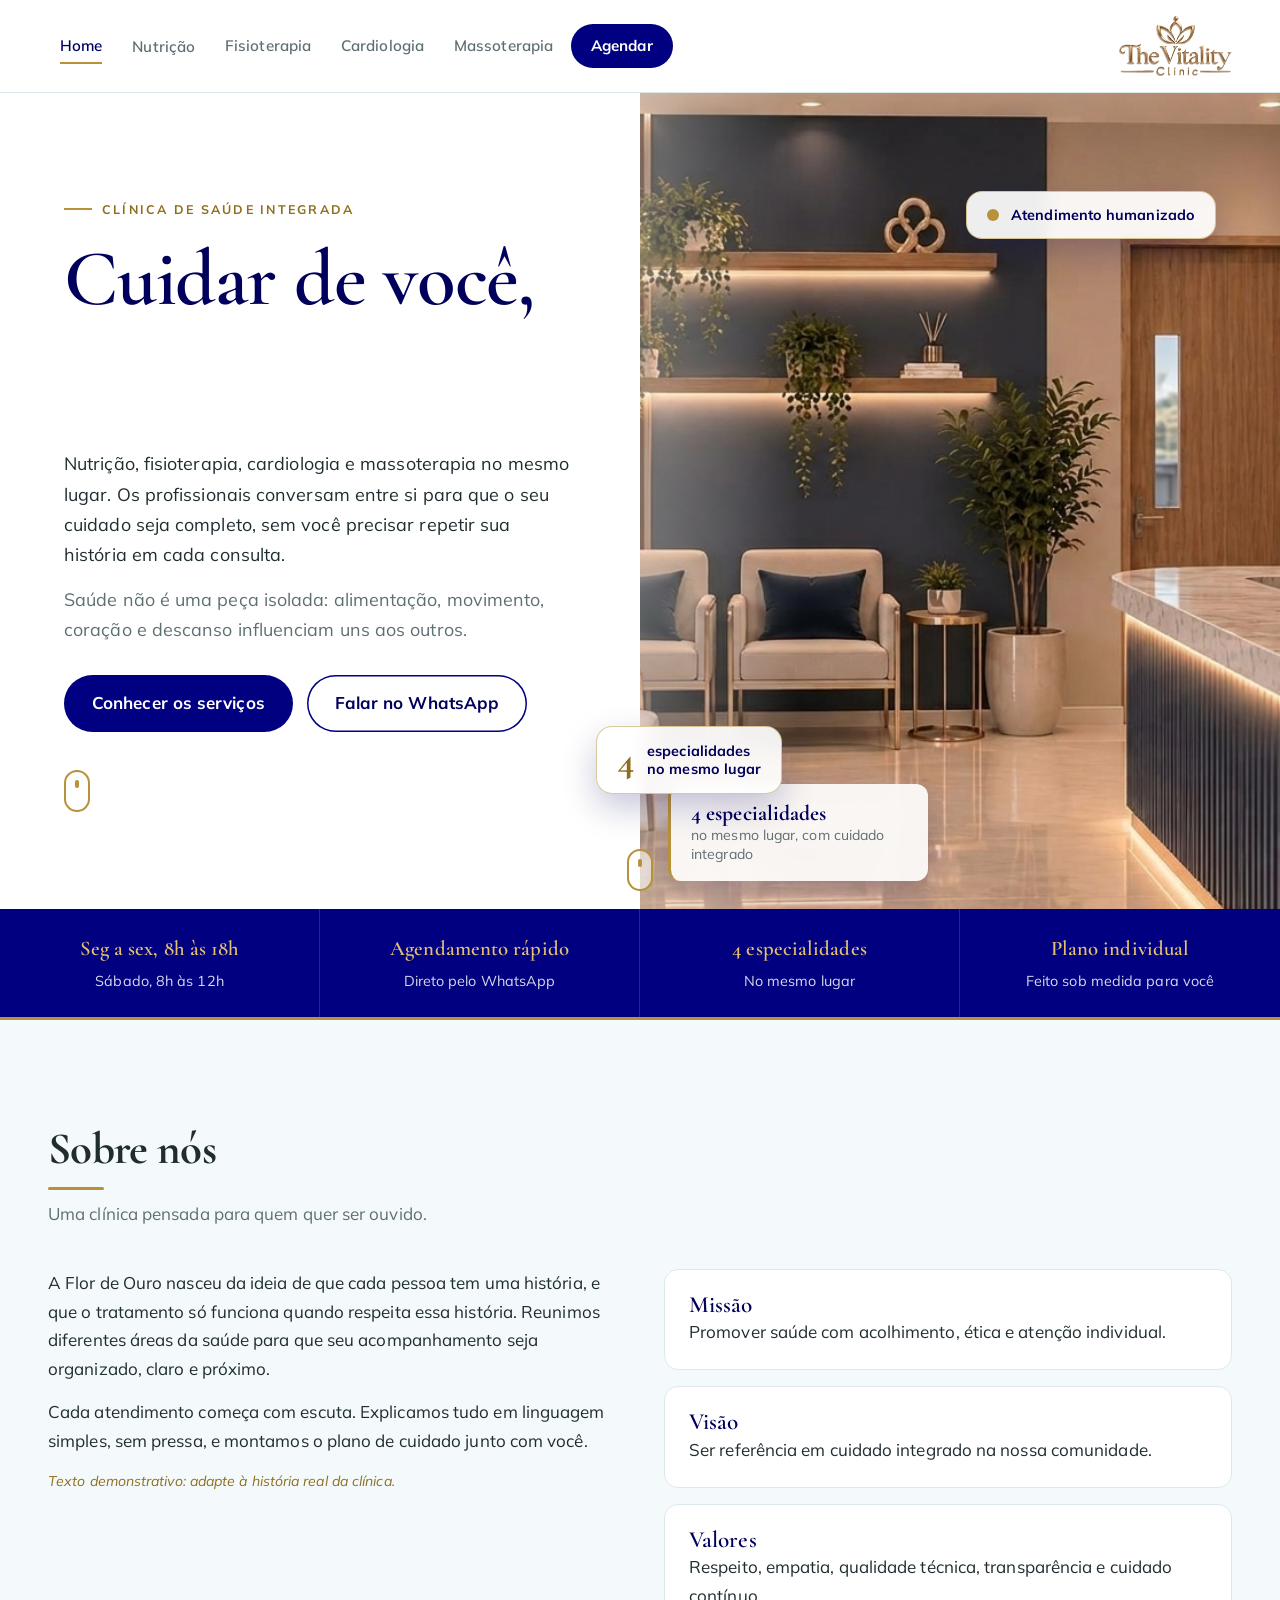
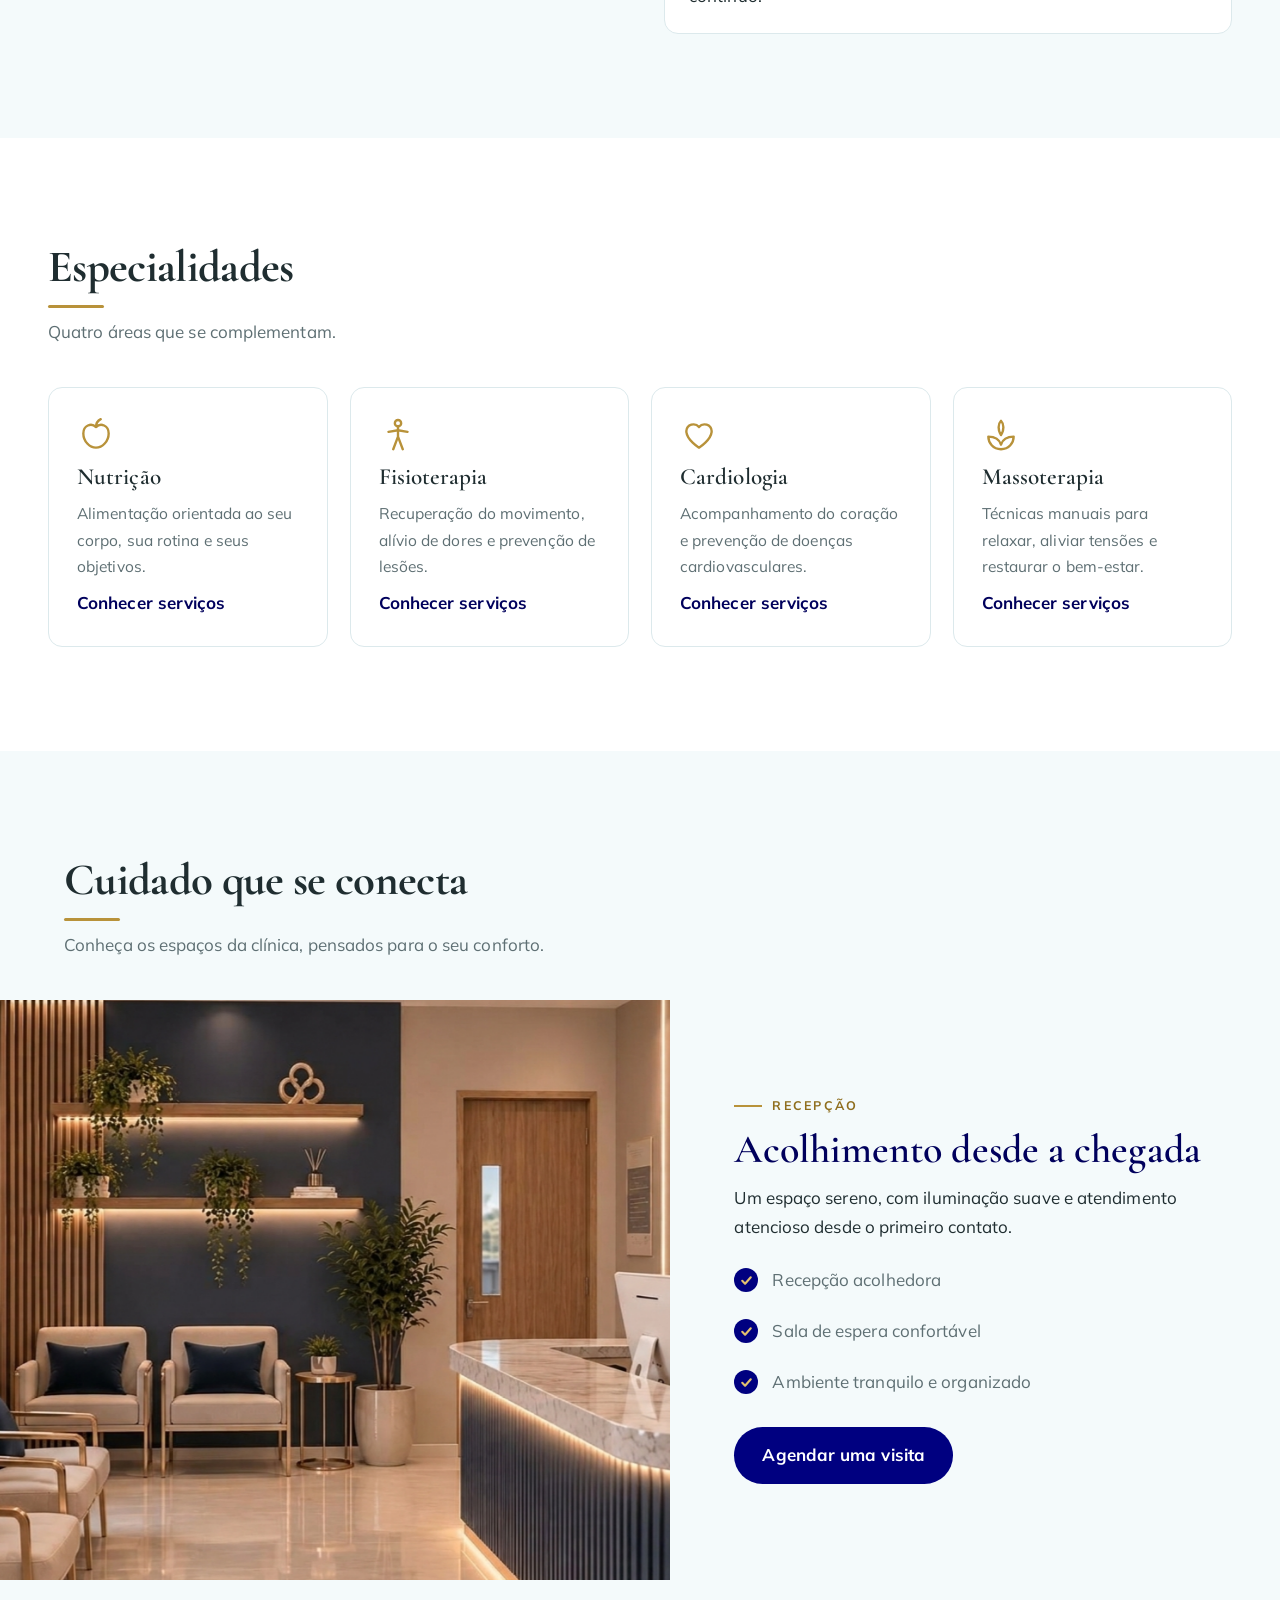
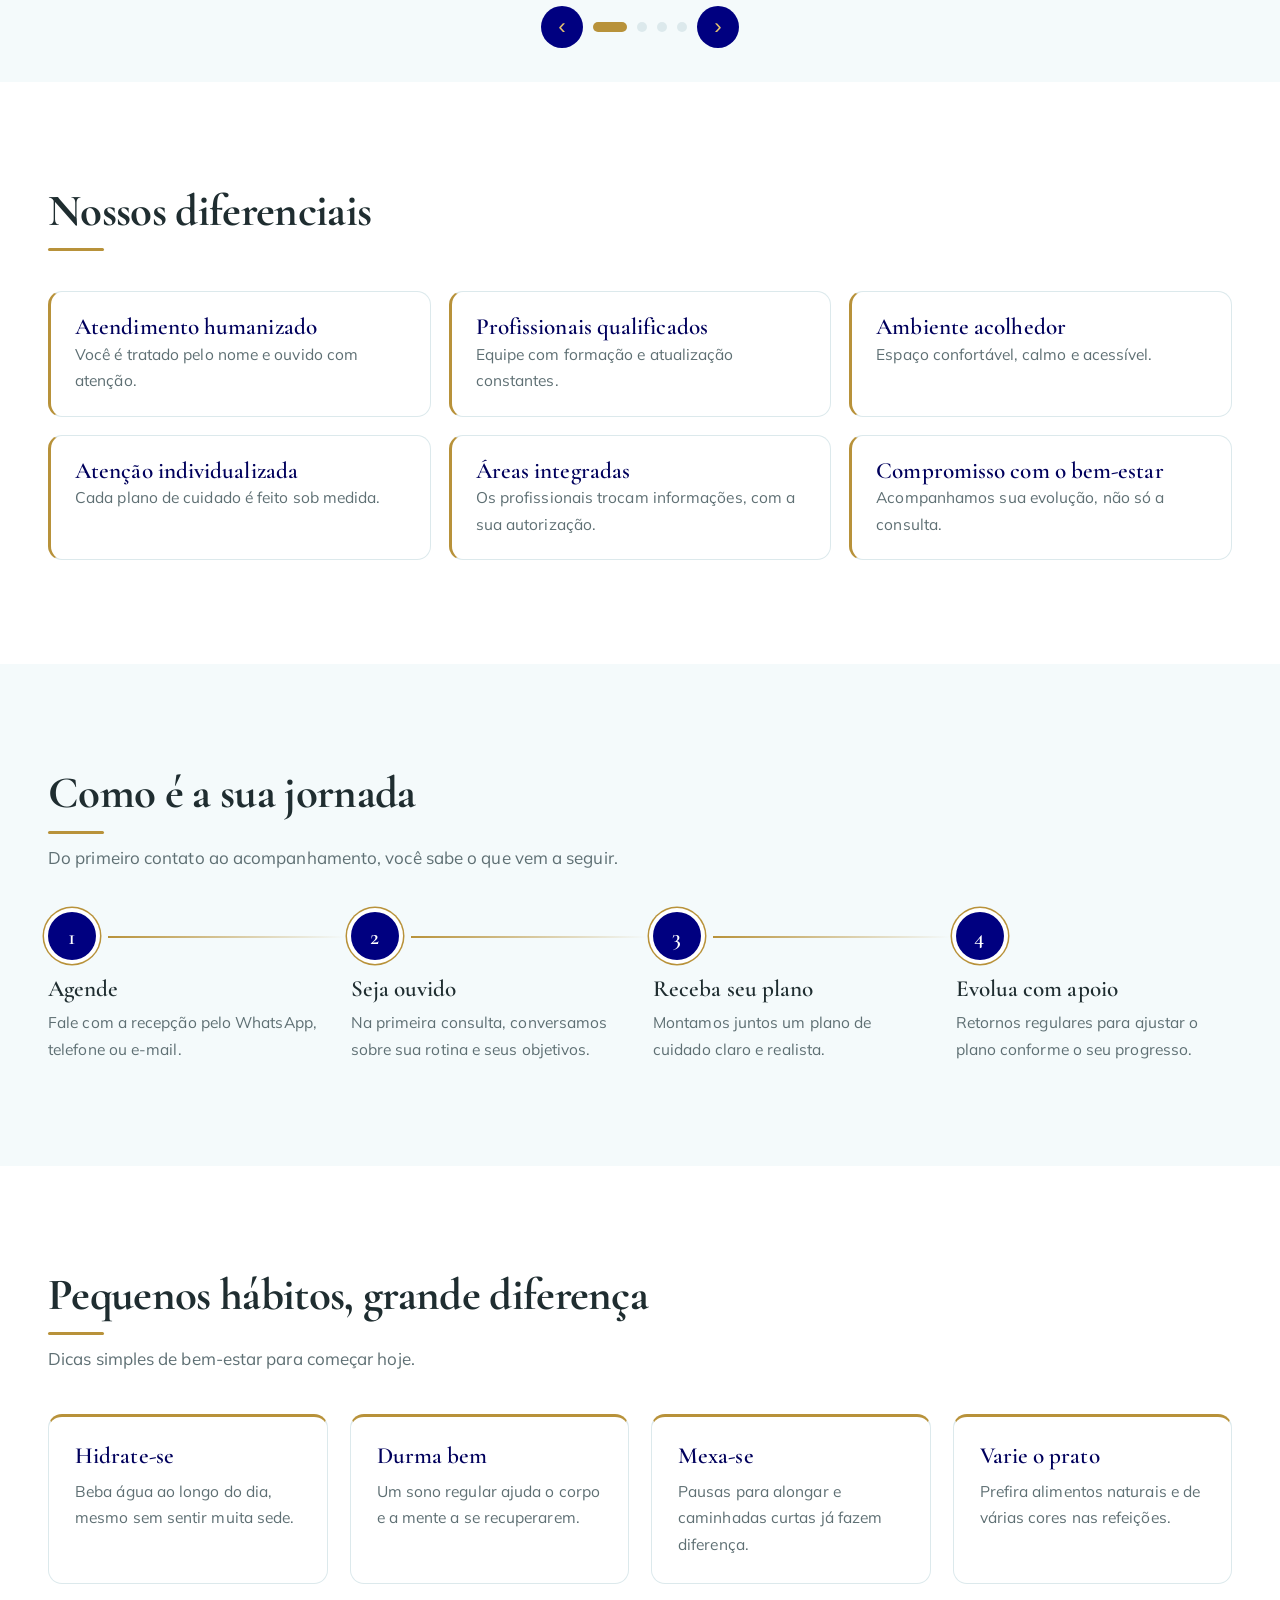
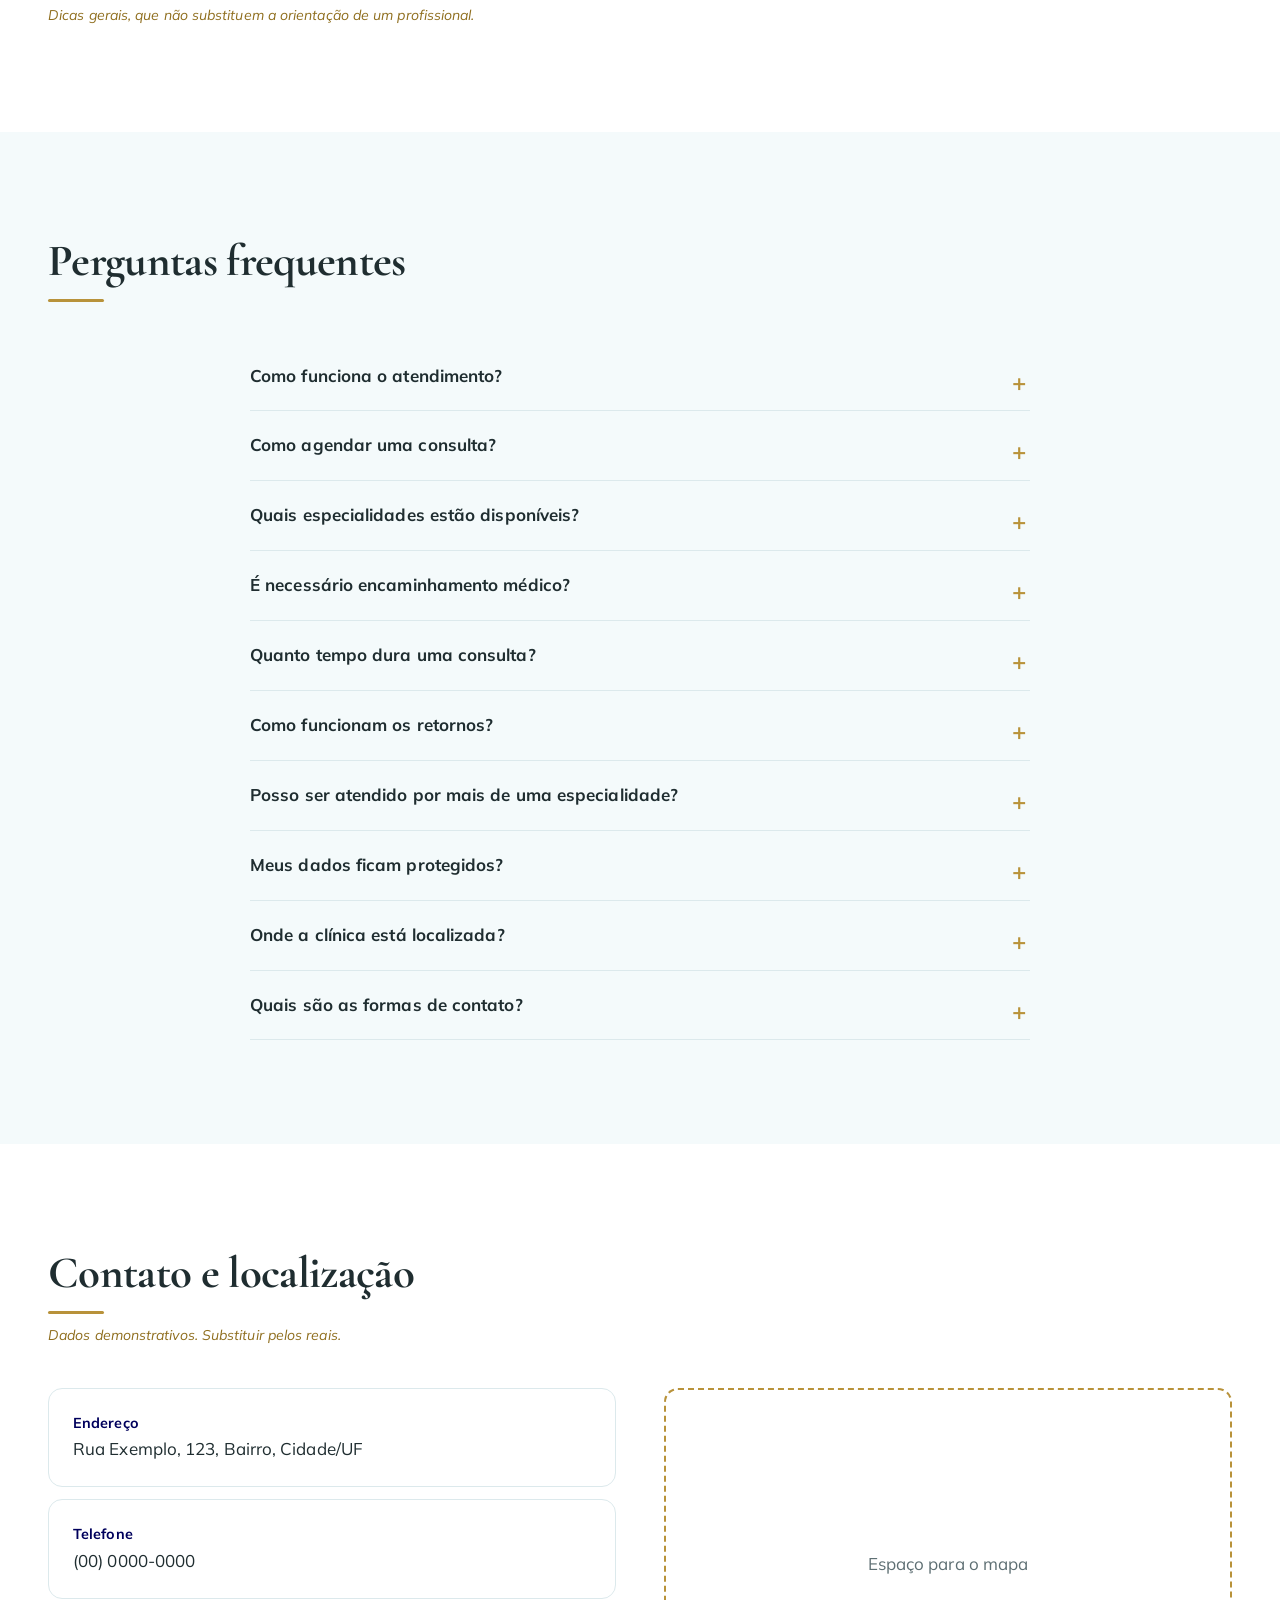
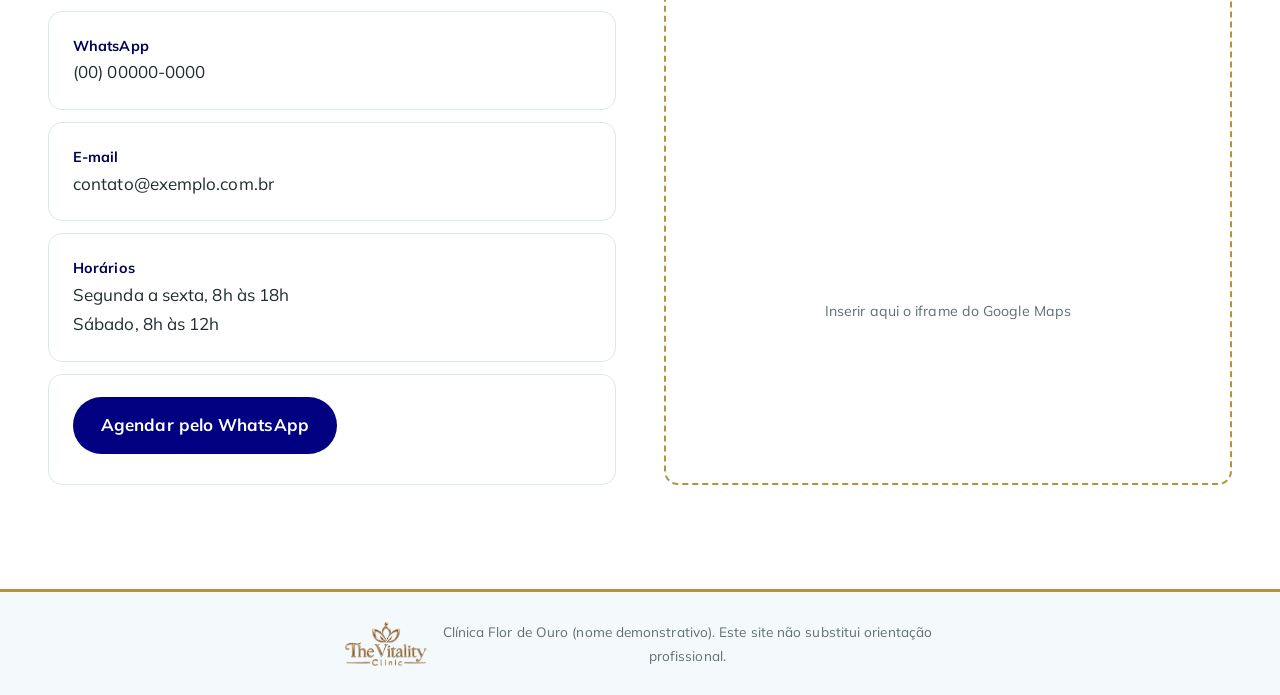
==== TCC 3A/index.html @ 6a50089c "Add files via upload" ====
<!DOCTYPE html>
<html lang="pt-BR">
<head>
<meta charset="UTF-8">
<meta name="viewport" content="width=device-width, initial-scale=1">
<title>Clínica Flor de Ouro | Cuidado integrado com a sua saúde</title>
<meta name="theme-color" content="#000080">
<meta name="description" content="Nutrição, fisioterapia, cardiologia e massoterapia em um só lugar, com atendimento acolhedor e individualizado.">
<link rel="preconnect" href="https://fonts.googleapis.com">
<link href="https://fonts.googleapis.com/css2?family=Cormorant+Garamond:ital,wght@0,500;0,600;0,700;1,500;1,600&family=Mulish:wght@400;600;700&display=swap" rel="stylesheet">
<link rel="stylesheet" href="style.css">
</head>
<body>
<div class="progresso" aria-hidden="true"></div>
<!-- DADOS DEMONSTRATIVOS: nome, textos, equipe, endereço e contatos devem ser substituídos pelos reais -->
<a class="skip" href="#conteudo">Ir para o conteúdo</a>
<header class="topo">
  <a class="marca" href="#home"><img src="assets/logo.png" alt="The Vitality Clinic"></a>
  <button class="burger" aria-label="Abrir menu" aria-expanded="false" aria-controls="menu"><span></span><span></span><span></span></button>
  <nav id="menu" aria-label="Principal">
    <a href="#home" data-nav="home">Home</a>
    <div class="sub">
      <a href="#nutricao" data-nav="nutricao">Nutrição</a>
      <div class="sub-lista">
        <a href="#nutricao-nutricionista">Nutricionista</a>
        <a href="#nutricao-tecnico">Técnico em Nutrição e Dietética</a>
        <a href="#nutricao-nutrologo">Nutrólogo</a>
      </div>
    </div>
    <a href="#fisioterapia" data-nav="fisioterapia">Fisioterapia</a>
    <a href="#cardiologia" data-nav="cardiologia">Cardiologia</a>
    <a href="#massoterapia" data-nav="massoterapia">Massoterapia</a>
    <a class="btn btn-sm" data-wa href="#">Agendar</a>
  </nav>
</header>

<main id="conteudo">
<div class="pagina" data-page="home">

<section class="hero" id="inicio">
  <div class="hero-txt">
    <p class="selo">Clínica de saúde integrada</p>
    <h1><span class="ln"><span>Cuidar de você,</span></span> <span class="ln"><span><em>por inteiro.</em></span></span></h1>
    <p>Nutrição, fisioterapia, cardiologia e massoterapia no mesmo lugar. Os profissionais conversam entre si para que o seu cuidado seja completo, sem você precisar repetir sua história em cada consulta.</p>
    <p class="nota">Saúde não é uma peça isolada: alimentação, movimento, coração e descanso influenciam uns aos outros.</p>
    <div class="acoes"><a class="btn" href="#especialidades" data-scroll>Conhecer os serviços</a><a class="btn btn-ghost" data-wa href="#">Falar no WhatsApp</a></div>
    <a class="rola" href="#sobre" aria-label="Rolar para baixo"><span></span></a>
  </div>
  <div class="hero-flor"><img class="on" src="assets/clinica.jpg" alt="Recepção e sala de espera da clínica"><div class="hero-card"><b>4 especialidades</b><span>no mesmo lugar, com cuidado integrado</span></div></div>
  <div class="chip c1" aria-hidden="true"><b>4</b><span>especialidades<br>no mesmo lugar</span></div>
  <div class="chip c2" aria-hidden="true"><i></i><span>Atendimento humanizado</span></div>
  <a class="cue" href="#sobre" aria-label="Rolar para ver mais"><span></span></a>
</section>

<section class="faixa"><div><b>Seg a sex, 8h às 18h</b><span>Sábado, 8h às 12h</span></div><div><b>Agendamento rápido</b><span>Direto pelo WhatsApp</span></div><div><b>4 especialidades</b><span>No mesmo lugar</span></div><div><b>Plano individual</b><span>Feito sob medida para você</span></div></section>
<section class="sec alt" id="sobre">
  <div class="cab"><h2>Sobre nós</h2><p>Uma clínica pensada para quem quer ser ouvido.</p></div>
  <div class="duas">
    <div>
      <p>A Flor de Ouro nasceu da ideia de que cada pessoa tem uma história, e que o tratamento só funciona quando respeita essa história. Reunimos diferentes áreas da saúde para que seu acompanhamento seja organizado, claro e próximo.</p>
      <p>Cada atendimento começa com escuta. Explicamos tudo em linguagem simples, sem pressa, e montamos o plano de cuidado junto com você.</p>
      <p class="demo">Texto demonstrativo: adapte à história real da clínica.</p>
    </div>
    <div class="mvv">
      <article><h3>Missão</h3><p>Promover saúde com acolhimento, ética e atenção individual.</p></article>
      <article><h3>Visão</h3><p>Ser referência em cuidado integrado na nossa comunidade.</p></article>
      <article><h3>Valores</h3><p>Respeito, empatia, qualidade técnica, transparência e cuidado contínuo.</p></article>
    </div>
  </div>
</section>

<section class="sec" id="especialidades">
  <div class="cab"><h2>Especialidades</h2><p>Quatro áreas que se complementam.</p></div>
  <div class="grade4">
    <a class="esp" href="#nutricao"><svg viewBox="0 0 24 24"><path d="M12 7c-3-3-8-1-8 4s4 9 8 9 8-4 8-9-5-7-8-4zM12 7c0-2 1-4 3-5"/></svg><h3>Nutrição</h3><p>Alimentação orientada ao seu corpo, sua rotina e seus objetivos.</p><span>Conhecer serviços</span></a>
    <a class="esp" href="#fisioterapia"><svg viewBox="0 0 24 24"><circle cx="12" cy="4.5" r="2"/><path d="M12 7v6l-3 8M12 13l3 8M6 10l6-1 6 1"/></svg><h3>Fisioterapia</h3><p>Recuperação do movimento, alívio de dores e prevenção de lesões.</p><span>Conhecer serviços</span></a>
    <a class="esp" href="#cardiologia"><svg viewBox="0 0 24 24"><path d="M12 20S4 15 4 9.5A4.5 4.5 0 0 1 12 7a4.5 4.5 0 0 1 8 2.5C20 15 12 20 12 20z"/></svg><h3>Cardiologia</h3><p>Acompanhamento do coração e prevenção de doenças cardiovasculares.</p><span>Conhecer serviços</span></a>
    <a class="esp" href="#massoterapia"><svg viewBox="0 0 24 24"><path d="M12 21c-5 0-8-4-8-8 4 0 7 2 8 5 1-3 4-5 8-5 0 4-3 8-8 8zM12 3c2 2 2 6 0 9-2-3-2-7 0-9z"/></svg><h3>Massoterapia</h3><p>Técnicas manuais para relaxar, aliviar tensões e restaurar o bem-estar.</p><span>Conhecer serviços</span></a>
  </div>
</section>

<section class="sec alt" id="integrado"><div class="cab"><h2>Cuidado que se conecta</h2><p>Conheça os espaços da clínica, pensados para o seu conforto.</p></div><div class="car"><div class="slide on"><div class="foto-int"><img src="assets/clinica.jpg" alt="Recepção" onerror="this.closest('.slide').remove()"></div><div class="slide-txt"><p class="selo">Recepção</p><h3>Acolhimento desde a chegada</h3><p>Um espaço sereno, com iluminação suave e atendimento atencioso desde o primeiro contato.</p><ul class="check"><li>Recepção acolhedora</li><li>Sala de espera confortável</li><li>Ambiente tranquilo e organizado</li></ul><a class="btn" data-wa href="#">Agendar uma visita</a></div></div><div class="slide"><div class="foto-int"><img src="assets/clinica2.jpg" alt="Corredores" onerror="this.closest('.slide').remove()"></div><div class="slide-txt"><p class="selo">Corredores</p><h3>Circulação ampla e bem iluminada</h3><p>Corredores pensados para você se locomover com tranquilidade até a sala do seu atendimento.</p><ul class="check"><li>Espaço amplo para circulação</li><li>Iluminação suave</li><li>Sinalização clara</li></ul><a class="btn" data-wa href="#">Agendar uma visita</a></div></div><div class="slide"><div class="foto-int"><img src="assets/clinica3.jpg" alt="Salas de atendimento" onerror="this.closest('.slide').remove()"></div><div class="slide-txt"><p class="selo">Salas de atendimento</p><h3>Salas pensadas para o seu conforto</h3><p>Ambientes reservados, limpos e aconchegantes, para você ser atendido com privacidade.</p><ul class="check"><li>Privacidade durante o atendimento</li><li>Mobiliário confortável</li><li>Organização e limpeza</li></ul><a class="btn" data-wa href="#">Agendar uma visita</a></div></div><div class="slide"><div class="foto-int"><img src="assets/clinica4.jpg" alt="Espaços de convivência" onerror="this.closest('.slide').remove()"></div><div class="slide-txt"><p class="selo">Espaços de convivência</p><h3>Pausas com calma antes e depois</h3><p>Cantos agradáveis para esperar com conforto, em um ambiente que ajuda a desacelerar.</p><ul class="check"><li>Poltronas confortáveis</li><li>Decoração acolhedora</li><li>Plantas e luz natural</li></ul><a class="btn" data-wa href="#">Agendar uma visita</a></div></div><div class="slide"><div class="foto-int"><img src="assets/clinica5.jpg" alt="Estrutura" onerror="this.closest('.slide').remove()"></div><div class="slide-txt"><p class="selo">Estrutura</p><h3>Cuidado em cada detalhe</h3><p>Da limpeza aos banheiros, cada espaço é mantido com atenção para o seu bem-estar.</p><ul class="check"><li>Banheiros limpos e organizados</li><li>Espaços bem cuidados</li><li>Estrutura pensada para você</li></ul><a class="btn" data-wa href="#">Agendar uma visita</a></div></div></div></section>

<section class="sec" id="diferenciais">
  <div class="cab"><h2>Nossos diferenciais</h2></div>
  <ul class="difs">
    <li><h3>Atendimento humanizado</h3><p>Você é tratado pelo nome e ouvido com atenção.</p></li>
    <li><h3>Profissionais qualificados</h3><p>Equipe com formação e atualização constantes.</p></li>
    <li><h3>Ambiente acolhedor</h3><p>Espaço confortável, calmo e acessível.</p></li>
    <li><h3>Atenção individualizada</h3><p>Cada plano de cuidado é feito sob medida.</p></li>
    <li><h3>Áreas integradas</h3><p>Os profissionais trocam informações, com a sua autorização.</p></li>
    <li><h3>Compromisso com o bem-estar</h3><p>Acompanhamos sua evolução, não só a consulta.</p></li>
  </ul>
</section>

<section class="sec alt" id="jornada"><div class="cab"><h2>Como é a sua jornada</h2><p>Do primeiro contato ao acompanhamento, você sabe o que vem a seguir.</p></div>
<ol class="passos"><li><h3>Agende</h3><p>Fale com a recepção pelo WhatsApp, telefone ou e-mail.</p></li><li><h3>Seja ouvido</h3><p>Na primeira consulta, conversamos sobre sua rotina e seus objetivos.</p></li><li><h3>Receba seu plano</h3><p>Montamos juntos um plano de cuidado claro e realista.</p></li><li><h3>Evolua com apoio</h3><p>Retornos regulares para ajustar o plano conforme o seu progresso.</p></li></ol></section>

<section class="sec" id="dicas"><div class="cab"><h2>Pequenos hábitos, grande diferença</h2><p>Dicas simples de bem-estar para começar hoje.</p></div>
<div class="grade4"><article class="serv"><h3>Hidrate-se</h3><p>Beba água ao longo do dia, mesmo sem sentir muita sede.</p></article><article class="serv"><h3>Durma bem</h3><p>Um sono regular ajuda o corpo e a mente a se recuperarem.</p></article><article class="serv"><h3>Mexa-se</h3><p>Pausas para alongar e caminhadas curtas já fazem diferença.</p></article><article class="serv"><h3>Varie o prato</h3><p>Prefira alimentos naturais e de várias cores nas refeições.</p></article></div>
<p class="demo" style="margin-top:20px">Dicas gerais, que não substituem a orientação de um profissional.</p></section>

<section class="sec alt" id="faq">
  <div class="cab"><h2>Perguntas frequentes</h2></div>
  <div class="faq"><details><summary>Como funciona o atendimento?</summary><p>Você escolhe a especialidade, agenda o horário e é recebido por um profissional que faz uma conversa inicial e propõe um plano de cuidado.</p></details><details><summary>Como agendar uma consulta?</summary><p>Pelo botão do WhatsApp, por telefone ou por e-mail. Nossa recepção indica o melhor horário para você.</p></details><details><summary>Quais especialidades estão disponíveis?</summary><p>Nutrição (nutricionista, técnico em nutrição e dietética e nutrólogo), fisioterapia, cardiologia e massoterapia.</p></details><details><summary>É necessário encaminhamento médico?</summary><p>Não. Você pode agendar diretamente com qualquer especialidade. Se já tiver exames, laudos ou pedidos médicos, leve na primeira consulta: eles ajudam o profissional a planejar o seu cuidado.</p></details><details><summary>Quanto tempo dura uma consulta?</summary><p>Em geral, de 40 a 60 minutos na primeira consulta, que inclui uma conversa inicial. O tempo exato é informado no agendamento.</p></details><details><summary>Como funcionam os retornos?</summary><p>O profissional define com você a frequência dos retornos conforme a sua evolução. No início costumam ser mais próximos e vão se espaçando com o tempo.</p></details><details><summary>Posso ser atendido por mais de uma especialidade?</summary><p>Sim. Com a sua autorização, os profissionais trocam informações para que o cuidado seja alinhado, sem você precisar repetir a sua história.</p></details><details><summary>Meus dados ficam protegidos?</summary><p>Sim. Suas informações e seu prontuário são tratados com sigilo e só são compartilhados entre os profissionais com a sua autorização.</p></details><details><summary>Onde a clínica está localizada?</summary><p>O endereço, os horários e o mapa estão na seção Contato, no fim desta página.</p></details><details><summary>Quais são as formas de contato?</summary><p>WhatsApp, telefone e e-mail, todos listados na seção Contato.</p></details></div>
</section>

<section class="sec" id="contato">
  <div class="cab"><h2>Contato e localização</h2><p class="demo">Dados demonstrativos. Substituir pelos reais.</p></div>
  <div class="duas">
    <ul class="info">
      <li><b>Endereço</b>Rua Exemplo, 123, Bairro, Cidade/UF</li>
      <li><b>Telefone</b>(00) 0000-0000</li>
      <li><b>WhatsApp</b>(00) 00000-0000</li>
      <li><b>E-mail</b>contato@exemplo.com.br</li>
      <li><b>Horários</b>Segunda a sexta, 8h às 18h<br>Sábado, 8h às 12h</li>
      <li><a class="btn" data-wa href="#">Agendar pelo WhatsApp</a></li>
    </ul>
    <div class="mapa">Espaço para o mapa<br><small>Inserir aqui o iframe do Google Maps</small></div>
  </div>
</section>
</div>

<div class="pagina" data-page="nutricao">
<section class="phero"><div class="phero-in"><p class="selo">Nutrição</p><h1>Alimentação que <em>cabe na sua vida.</em></h1><p>Três profissionais que atuam juntos, do plano alimentar do dia a dia ao acompanhamento clínico.</p><div class="acoes"><a class="btn" data-wa href="#">Agendar consulta</a><a class="btn btn-ghost" href="#home">Voltar à Home</a></div></div><div class="phero-ico"><svg viewBox="0 0 24 24"><path d="M12 7c-3-3-8-1-8 4s4 9 8 9 8-4 8-9-5-7-8-4zM12 7c0-2 1-4 3-5"/></svg><img src="assets/nutricao.jpg" alt="Nutrição" loading="lazy" onload="this.classList.add('ok')" onerror="this.remove()"></div></section>
<section class="sec escolha"><div class="cab"><h2>Por onde começar?</h2><p>Escolha pelo que você precisa agora. A recepção também ajuda a decidir.</p></div><div class="grade3"><a href="#nutricao-nutricionista"><b>Quero um plano alimentar</b><span>Nutricionista →</span></a><a href="#nutricao-tecnico"><b>Preciso de apoio no dia a dia</b><span>Técnico em Nutrição e Dietética →</span></a><a href="#nutricao-nutrologo"><b>Tenho exames ou dúvidas clínicas</b><span>Nutrólogo →</span></a></div></section>
<section class="sec bloco" id="nutricao-nutricionista"><div class="bloco-in"><div class="bloco-tag"><span class="num">01</span><div class="ico"><svg viewBox="0 0 24 24"><path d="M12 7c-3-3-8-1-8 4s4 9 8 9 8-4 8-9-5-7-8-4zM12 7c0-2 1-4 3-5"/></svg></div></div><div class="bloco-txt"><p class="selo">Nutricionista</p><h2>Seu plano alimentar, do seu jeito</h2><p class="lead">Cria o seu plano com base na rotina, nos gostos e nos objetivos, sem dietas genéricas.</p><div class="cols"><div><h3>O que fazemos</h3><ul class="lista"><li>Reeducação alimentar e emagrecimento</li><li>Ganho de massa e nutrição esportiva</li><li>Acompanhamento em diabetes, colesterol e pressão alta</li><li>Cardápios e lista de compras</li></ul></div><div><h3>Ideal para</h3><ul class="lista"><li>Quem quer mudar hábitos sem dietas radicais</li><li>Quem treina e busca mais desempenho</li><li>Quem precisa de orientação para uma condição de saúde</li></ul></div></div><a class="btn" data-wa href="#">Agendar com nutricionista</a></div></div></section><section class="sec bloco alt" id="nutricao-tecnico"><div class="bloco-in"><div class="bloco-tag"><span class="num">02</span><div class="ico"><svg viewBox="0 0 24 24"><path d="M9 4h6v3H9zM6 6h12v15H6zM9 12h6M9 16h4"/></svg></div></div><div class="bloco-txt"><p class="selo">Técnico em Nutrição e Dietética</p><h2>Apoio para o plano sair do papel</h2><p class="lead">Ajuda a executar o plano no dia a dia, com orientações práticas e acompanhamento próximo.</p><div class="cols"><div><h3>O que fazemos</h3><ul class="lista"><li>Apoio na execução do plano alimentar</li><li>Cardápios práticos e substituições</li><li>Orientação sobre porções e preparo</li><li>Acompanhamento da rotina</li></ul></div><div><h3>Ideal para</h3><ul class="lista"><li>Quem precisa de ajuda para colocar o plano em prática</li><li>Quem tem dúvidas sobre porções e preparo</li><li>Quem quer manter o ritmo entre as consultas</li></ul></div></div><a class="btn" data-wa href="#">Agendar com o técnico</a></div></div></section><section class="sec bloco" id="nutricao-nutrologo"><div class="bloco-in"><div class="bloco-tag"><span class="num">03</span><div class="ico"><svg viewBox="0 0 24 24"><path d="M3 12h4l2-5 4 10 2-5h6"/></svg></div></div><div class="bloco-txt"><p class="selo">Nutrólogo</p><h2>Um olhar médico sobre a sua nutrição</h2><p class="lead">Médico especialista que avalia o organismo como um todo: exames, carências e metabolismo.</p><div class="cols"><div><h3>O que fazemos</h3><ul class="lista"><li>Avaliação do estado nutricional</li><li>Análise de exames laboratoriais</li><li>Orientação sobre suplementação</li><li>Tratamento de carências e obesidade</li></ul></div><div><h3>Ideal para</h3><ul class="lista"><li>Quem tem exames alterados</li><li>Quem suspeita de carências nutricionais</li><li>Quem busca tratamento médico para obesidade ou avalia suplementação</li></ul></div></div><a class="btn" data-wa href="#">Agendar com nutrólogo</a></div></div></section><section class="sec alt"><div class="cab"><h2>Como funciona</h2><p>Um caminho simples, no seu ritmo.</p></div><ol class="passos"><li><h3>Conversa inicial</h3><p>Entendemos sua rotina, histórico e objetivos.</p></li><li><h3>Plano sob medida</h3><p>Montamos juntos um plano realista, sem dietas genéricas.</p></li><li><h3>Acompanhamento</h3><p>Retornos para ajustar o plano conforme sua evolução.</p></li></ol></section>
<section class="sec"><div class="cab"><h2>Para quem é indicado</h2></div><ul class="check"><li>Quem quer emagrecer, ganhar massa ou melhorar o desempenho</li><li>Quem tem rotina corrida e alimentação irregular</li><li>Quem precisa de acompanhamento com diabetes, colesterol ou pressão alta</li><li>Gestantes, idosos, crianças e atletas, com orientação adequada</li><li>Quem quer melhorar a relação com a comida</li></ul></section><section class="sec alt"><div class="cab"><h2>Benefícios</h2></div><ul class="difs"><li><h3>Sem dietas radicais</h3><p>O plano respeita suas preferências e sua rotina.</p></li><li><h3>Cardápios práticos</h3><p>Receitas e substituições fáceis de seguir.</p></li><li><h3>Acompanhamento próximo</h3><p>Ajustes constantes conforme a sua evolução.</p></li><li><h3>Equipe integrada</h3><p>Trabalho em conjunto com fisioterapia e cardiologia.</p></li></ul></section><section class="sec"><div class="cab"><h2>O que levar na primeira consulta</h2><p>Nada de complicado: o que você tiver já ajuda.</p></div><ul class="check"><li>Exames recentes, se tiver</li><li>Lista de medicamentos e suplementos em uso</li><li>Descrição da sua rotina e refeições do dia a dia</li><li>Seus objetivos e dúvidas</li></ul></section><section class="sec alt"><div class="cab"><h2>Dúvidas frequentes</h2></div><div class="faq"><details><summary>Qual a diferença entre nutricionista e nutrólogo?</summary><p>O nutricionista monta o plano alimentar. O nutrólogo é médico e avalia também exames, carências e a necessidade de suplementação.</p></details><details><summary>Vou precisar cortar os alimentos que gosto?</summary><p>Não necessariamente. O plano é montado com você, considerando seus gostos e sua rotina.</p></details><details><summary>Preciso fazer exames antes?</summary><p>Não é obrigatório, mas exames recentes ajudam a orientar melhor o plano.</p></details><details><summary>Quanto tempo dura o acompanhamento?</summary><p>Depende do seu objetivo e é definido junto com o profissional.</p></details></div></section><section class="sec cta"><div><h2>Vamos montar o seu plano alimentar?</h2><p>Fale com a recepção e escolha o melhor horário.</p><a class="btn" data-wa href="#">Agendar pelo WhatsApp</a></div></section>
<p class="demo dm">Conteúdo demonstrativo: adapte aos serviços reais da clínica.</p>
</div><div class="pagina" data-page="fisioterapia">
<section class="phero"><div class="phero-in"><p class="selo">Fisioterapia</p><h1>Movimento sem dor, com segurança.</h1><p>Avaliação completa e tratamento personalizado para recuperar, fortalecer e prevenir lesões.</p><div class="acoes"><a class="btn" data-wa href="#">Agendar consulta</a><a class="btn btn-ghost" href="#home">Voltar à Home</a></div></div><div class="phero-ico"><svg viewBox="0 0 24 24"><circle cx="12" cy="4.5" r="2"/><path d="M12 7v6l-3 8M12 13l3 8M6 10l6-1 6 1"/></svg><img src="assets/fisioterapia.jpg" alt="Fisioterapia" loading="lazy" onload="this.classList.add('ok')" onerror="this.remove()"></div></section>
<section class="sec"><div class="cab"><h2>Áreas de atuação</h2><p>Tratamentos conduzidos com avaliação individual.</p></div><div class="grade4"><article class="serv"><h3>Ortopédica</h3><p>Lesões musculares, articulares e recuperação pós-cirúrgica.</p></article><article class="serv"><h3>Postural</h3><p>Correção de postura e alívio de dores nas costas e no pescoço.</p></article><article class="serv"><h3>Esportiva</h3><p>Prevenção de lesões e retorno seguro à atividade.</p></article><article class="serv"><h3>Geriátrica</h3><p>Equilíbrio, mobilidade e autonomia no dia a dia.</p></article></div></section><section class="sec alt"><div class="cab"><h2>Como funciona</h2><p>Do primeiro atendimento à alta.</p></div><ol class="passos"><li><h3>Avaliação</h3><p>Analisamos movimento, dor e histórico.</p></li><li><h3>Tratamento</h3><p>Exercícios e técnicas definidos para o seu caso.</p></li><li><h3>Evolução</h3><p>Reavaliações e orientações para manter os resultados.</p></li></ol></section>
<section class="sec"><div class="cab"><h2>Para quem é indicado</h2></div><ul class="check"><li>Quem sente dor nas costas, no pescoço ou nas articulações</li><li>Quem está em recuperação de cirurgia ou lesão</li><li>Quem passa muitas horas sentado ou no computador</li><li>Atletas e praticantes de atividade física</li><li>Quem tem dificuldade de equilíbrio ou mobilidade</li></ul></section><section class="sec alt"><div class="cab"><h2>Benefícios</h2></div><ul class="difs"><li><h3>Alívio da dor</h3><p>Técnicas escolhidas para o seu caso.</p></li><li><h3>Mais mobilidade e força</h3><p>Exercícios progressivos e seguros.</p></li><li><h3>Prevenção de lesões</h3><p>Orientação para evitar que o problema volte.</p></li><li><h3>Autonomia no dia a dia</h3><p>Dicas para aplicar em casa e no trabalho.</p></li></ul></section><section class="sec"><div class="cab"><h2>O que levar na primeira consulta</h2><p>Nada de complicado: o que você tiver já ajuda.</p></div><ul class="check"><li>Exames de imagem e laudos, se houver</li><li>Relatórios ou indicações médicas</li><li>Roupas confortáveis</li><li>Lista das dores e dos movimentos que mais incomodam</li></ul></section><section class="sec alt"><div class="cab"><h2>Dúvidas frequentes</h2></div><div class="faq"><details><summary>Preciso de pedido médico?</summary><p>Em geral não é obrigatório para iniciar, mas laudos ajudam. Confirme com a recepção.</p></details><details><summary>Quantas sessões serão necessárias?</summary><p>Depende do caso. Definimos na avaliação e ajustamos nos retornos.</p></details><details><summary>O tratamento dói?</summary><p>A intensidade é ajustada a você. Avise sempre que sentir desconforto.</p></details></div></section><section class="sec cta"><div><h2>Pronto para voltar a se mover bem?</h2><p>Fale com a recepção e escolha o melhor horário.</p><a class="btn" data-wa href="#">Agendar pelo WhatsApp</a></div></section>
<p class="demo dm">Conteúdo demonstrativo: adapte aos serviços reais da clínica.</p>
</div><div class="pagina" data-page="cardiologia">
<section class="phero"><div class="phero-in"><p class="selo">Cardiologia</p><h1>Cuidar do coração é prevenir.</h1><p>Acompanhamento cardiovascular com escuta atenta e exames explicados em linguagem simples.</p><div class="acoes"><a class="btn" data-wa href="#">Agendar consulta</a><a class="btn btn-ghost" href="#home">Voltar à Home</a></div></div><div class="phero-ico"><svg viewBox="0 0 24 24"><path d="M12 20S4 15 4 9.5A4.5 4.5 0 0 1 12 7a4.5 4.5 0 0 1 8 2.5C20 15 12 20 12 20z"/></svg><img src="assets/cardiologia.jpg" alt="Cardiologia" loading="lazy" onload="this.classList.add('ok')" onerror="this.remove()"></div></section>
<section class="sec"><div class="cab"><h2>Serviços</h2><p>Prevenção, diagnóstico e acompanhamento.</p></div><div class="grade4"><article class="serv"><h3>Consulta cardiológica</h3><p>Avaliação geral do coração e dos fatores de risco.</p></article><article class="serv"><h3>Check-up cardiovascular</h3><p>Revisão de exames, pressão e hábitos de vida.</p></article><article class="serv"><h3>Controle de pressão e colesterol</h3><p>Acompanhamento regular e ajuste do tratamento.</p></article><article class="serv"><h3>Orientação para atividade física</h3><p>Liberação e orientação para exercitar-se com segurança.</p></article></div></section><section class="sec alt"><div class="cab"><h2>Sinais para procurar atendimento</h2><p>Converse com um profissional se perceber algo diferente.</p></div><article class="serv"><h3>Cansaço fora do comum</h3><p>Fadiga que não passa com o descanso.</p></article><article class="serv"><h3>Palpitações</h3><p>Batimentos acelerados ou irregulares.</p></article><article class="serv"><h3>Dor ou aperto no peito</h3><p>Em caso de dor intensa, procure um pronto-atendimento.</p></article><article class="serv"><h3>Histórico familiar</h3><p>Casos de doença cardíaca na família merecem acompanhamento.</p></article></section>
<section class="sec"><div class="cab"><h2>Para quem é indicado</h2></div><ul class="check"><li>Quem tem histórico de doença do coração na família</li><li>Quem tem pressão alta, colesterol alterado ou diabetes</li><li>Quem é sedentário, fumante ou vive com muito estresse</li><li>Quem deseja começar atividade física com segurança</li><li>Quem quer fazer um check-up preventivo</li></ul></section><section class="sec alt"><div class="cab"><h2>Benefícios</h2></div><ul class="difs"><li><h3>Prevenção</h3><p>Identificar fatores de risco antes de virarem problema.</p></li><li><h3>Exames explicados</h3><p>Você entende cada resultado, em linguagem simples.</p></li><li><h3>Acompanhamento contínuo</h3><p>Retornos regulares para ajustar o cuidado.</p></li><li><h3>Hábitos mais saudáveis</h3><p>Orientações de alimentação e atividade física.</p></li></ul></section><section class="sec"><div class="cab"><h2>O que levar na primeira consulta</h2><p>Nada de complicado: o que você tiver já ajuda.</p></div><ul class="check"><li>Exames anteriores (sangue, eletrocardiograma)</li><li>Lista de medicamentos em uso</li><li>Registros de pressão, se medir em casa</li><li>Histórico de doenças na família</li></ul></section><section class="sec alt"><div class="cab"><h2>Dúvidas frequentes</h2></div><div class="faq"><details><summary>Preciso ter sintomas para consultar?</summary><p>Não. A prevenção é um dos principais focos da cardiologia.</p></details><details><summary>Quais exames podem ser pedidos?</summary><p>Depende da avaliação. O médico explica o que será pedido e por quê.</p></details><details><summary>Dor forte no peito pode esperar a consulta?</summary><p>Não. Procure um pronto-atendimento ou ligue para o SAMU (192).</p></details></div></section><section class="sec cta"><div><h2>Agende a sua avaliação do coração</h2><p>Fale com a recepção e escolha o melhor horário.</p><a class="btn" data-wa href="#">Agendar pelo WhatsApp</a></div></section>
<p class="demo dm">Conteúdo demonstrativo: adapte aos serviços reais da clínica.</p>
</div><div class="pagina" data-page="massoterapia">
<section class="phero"><div class="phero-in"><p class="selo">Massoterapia</p><h1>Um tempo só seu para relaxar.</h1><p>Técnicas manuais para aliviar tensões, melhorar a circulação e devolver a sensação de bem-estar.</p><div class="acoes"><a class="btn" data-wa href="#">Agendar consulta</a><a class="btn btn-ghost" href="#home">Voltar à Home</a></div></div><div class="phero-ico"><svg viewBox="0 0 24 24"><path d="M12 21c-5 0-8-4-8-8 4 0 7 2 8 5 1-3 4-5 8-5 0 4-3 8-8 8zM12 3c2 2 2 6 0 9-2-3-2-7 0-9z"/></svg><img src="assets/massoterapia.jpg" alt="Massoterapia" loading="lazy" onload="this.classList.add('ok')" onerror="this.remove()"></div></section>
<section class="sec"><div class="cab"><h2>Técnicas</h2><p>Cada sessão é adaptada ao que o seu corpo precisa.</p></div><div class="grade4"><article class="serv"><h3>Massagem relaxante</h3><p>Toques suaves para reduzir o estresse e acalmar a mente.</p></article><article class="serv"><h3>Massagem terapêutica</h3><p>Foco em pontos de tensão e dores musculares.</p></article><article class="serv"><h3>Drenagem linfática</h3><p>Movimentos leves que estimulam a circulação.</p></article><article class="serv"><h3>Liberação miofascial</h3><p>Alívio de encurtamentos e rigidez muscular.</p></article></div></section><section class="sec alt"><div class="cab"><h2>Como funciona</h2><p>Uma sessão tranquila, do início ao fim.</p></div><ol class="passos"><li><h3>Acolhimento</h3><p>Conversamos sobre queixas, preferências e cuidados.</p></li><li><h3>Sessão</h3><p>Técnica escolhida para o seu momento, em ambiente calmo.</p></li><li><h3>Orientações</h3><p>Dicas simples para prolongar o bem-estar em casa.</p></li></ol></section>
<section class="sec"><div class="cab"><h2>Para quem é indicado</h2></div><ul class="check"><li>Quem sente estresse e tensão em pescoço e ombros</li><li>Quem dorme mal ou vive com ansiedade</li><li>Quem passa muito tempo sentado</li><li>Praticantes de atividade física</li><li>Quem quer um momento de autocuidado</li></ul></section><section class="sec alt"><div class="cab"><h2>Benefícios</h2></div><ul class="difs"><li><h3>Relaxamento profundo</h3><p>Ambiente calmo e toques cuidadosos.</p></li><li><h3>Menos tensão muscular</h3><p>Alívio de pontos de dor e rigidez.</p></li><li><h3>Mais circulação</h3><p>Sensação de leveza e conforto.</p></li><li><h3>Mais disposição</h3><p>Corpo e mente mais descansados.</p></li></ul></section><section class="sec"><div class="cab"><h2>O que levar na primeira consulta</h2><p>Nada de complicado: o que você tiver já ajuda.</p></div><ul class="check"><li>Informações sobre saúde e alergias a óleos ou cremes</li><li>Roupas confortáveis</li><li>Chegar 10 minutos antes</li><li>Indicar áreas com dor e a pressão que prefere</li></ul></section><section class="sec alt"><div class="cab"><h2>Dúvidas frequentes</h2></div><div class="faq"><details><summary>Quanto tempo dura a sessão?</summary><p>Em geral entre 30 e 60 minutos, conforme a técnica escolhida. O tempo exato é combinado no agendamento.</p></details><details><summary>Posso fazer com dor intensa ou lesão?</summary><p>Converse antes com o profissional. Pode ser necessária uma avaliação prévia.</p></details><details><summary>Existem contraindicações?</summary><p>Sim, como febre, infecções de pele e lesões recentes. Informe suas condições de saúde.</p></details></div></section><section class="sec cta"><div><h2>Reserve o seu momento de bem-estar</h2><p>Fale com a recepção e escolha o melhor horário.</p><a class="btn" data-wa href="#">Agendar pelo WhatsApp</a></div></section>
<p class="demo dm">Conteúdo demonstrativo: adapte aos serviços reais da clínica.</p>
</div>
<div class="pagina" data-page="em-breve"><section class="sec"><div class="cab"><h2 id="em-breve-t">Em breve</h2><p>Esta página será desenvolvida na próxima etapa.</p><a class="btn" href="#home">Voltar à Home</a></div></section></div>
</main>

<footer class="rodape"><img src="assets/logo.png" alt="The Vitality Clinic" height="44" style="width:auto"><p>Clínica Flor de Ouro (nome demonstrativo). Este site não substitui orientação profissional.</p></footer>
<script src="script.js"></script>
</body>
</html>
---- TCC 3A/style.css ----
/* Tokens: ciano (principal), branco (fundo), dourado (detalhes) */
:root{--azul:#000080;--azul-esc:#00005C;--azul-cl:#ECECF8;--ouro:#B8923A;--ouro-esc:#8F6E1E;--branco:#fff;--c1:#F4FAFB;--c2:#DCE9EC;--c3:#5E6F73;--c4:#1F2D30;
--serif:'Cormorant Garamond',Georgia,serif;--sans:'Mulish',system-ui,sans-serif;--r:14px;--max:1280px;--ease:cubic-bezier(.2,.7,.2,1)}
*{box-sizing:border-box;margin:0}
html{scroll-behavior:smooth;scroll-padding-top:84px}
body{font:17px/1.7 var(--sans);color:var(--c4);background:var(--branco);overflow-x:hidden}
h1,h2,h3{font-family:var(--serif);font-weight:600;line-height:1.15}
h1{font-size:clamp(2.6rem,6vw,4.4rem)}h2{font-size:clamp(2rem,4vw,2.8rem)}h3{font-size:1.45rem}
p{max-width:62ch}a{color:inherit}
:focus-visible{outline:3px solid var(--ouro);outline-offset:3px}
.skip{position:absolute;left:-999px}.skip:focus{left:8px;top:8px;background:#fff;padding:8px;z-index:99}
/* Barra de progresso de leitura */
.progresso{position:fixed;top:0;left:0;height:3px;width:100%;z-index:60;transform-origin:0 50%;transform:scaleX(var(--p,0));background:linear-gradient(90deg,var(--azul),var(--ouro))}
/* Topo */
.topo{position:sticky;top:0;z-index:50;display:flex;align-items:center;justify-content:space-between;padding:16px clamp(16px,4vw,48px);background:rgba(255,255,255,.94);backdrop-filter:blur(8px);border-bottom:1px solid var(--c2);transition:padding .35s var(--ease),box-shadow .35s}
.topo.rolou{padding-block:8px;box-shadow:0 6px 24px rgba(0,0,92,.10)}
.marca{display:flex;align-items:center;text-decoration:none}
.marca{order:2}nav{order:1;margin-right:auto}.marca img{height:60px;width:auto;transition:transform .35s var(--ease),height .35s var(--ease)}.topo.rolou .marca img{height:46px}.marca:hover img{transform:scale(1.05)}
nav{display:flex;align-items:center;gap:6px}
nav a{position:relative;text-decoration:none;padding:8px 12px;border-radius:8px;font-weight:600;font-size:.95rem;color:var(--c3);transition:color .2s}
nav a:hover,nav a.ativo{color:var(--azul-esc)}
nav a:not(.btn)::after{content:"";position:absolute;left:12px;right:12px;bottom:3px;height:2px;background:var(--ouro);transform:scaleX(0);transition:transform .3s var(--ease)}
nav a:not(.btn):hover::after,nav a.ativo:not(.btn)::after{transform:scaleX(1)}
.sub{position:relative}
.sub-lista{position:absolute;top:100%;left:0;min-width:270px;background:#fff;border:1px solid var(--c2);border-radius:var(--r);padding:8px;box-shadow:0 12px 30px rgba(0,0,92,.12);opacity:0;visibility:hidden;transform:translateY(8px);transition:.25s var(--ease)}
.sub:hover .sub-lista,.sub:focus-within .sub-lista{opacity:1;visibility:visible;transform:none}
.sub-lista a{display:block}
.burger{display:none;background:none;border:0;padding:10px;cursor:pointer}
.burger span{display:block;width:24px;height:2px;background:var(--c4);margin:5px 0;transition:.25s}
.burger[aria-expanded="true"] span:nth-child(1){transform:translateY(7px) rotate(45deg)}
.burger[aria-expanded="true"] span:nth-child(2){opacity:0}
.burger[aria-expanded="true"] span:nth-child(3){transform:translateY(-7px) rotate(-45deg)}
/* Botões */
.btn{display:inline-block;background:var(--azul);color:#fff!important;padding:14px 28px;border-radius:999px;text-decoration:none;font-weight:700;transition:background .25s,transform .25s var(--ease),box-shadow .25s}
.btn:hover{background:var(--azul-esc);transform:translateY(-2px);box-shadow:0 8px 20px rgba(0,0,128,.28),0 0 0 3px rgba(184,146,58,.55)}
.btn-sm{padding:9px 20px!important}
.btn-ghost{background:transparent;color:var(--azul-esc)!important;box-shadow:inset 0 0 0 1.5px var(--azul)}
.btn-ghost:hover{background:var(--azul-cl)}
/* Seções */
.sec{padding:clamp(56px,9vw,104px) clamp(20px,5vw,48px)}
.sec>*{max-width:var(--max);margin-inline:auto}
.alt{background:var(--c1)}
.cab{margin-bottom:40px}.cab p{color:var(--c3);margin-top:10px}
.cab h2{position:relative;padding-bottom:14px}
.cab h2::after{content:"";position:absolute;left:0;bottom:0;width:56px;height:3px;border-radius:3px;background:var(--ouro);transform:scaleX(0);transform-origin:left;transition:transform .8s .25s var(--ease)}
.cab.vis h2::after,html:not(.js) .cab h2::after{transform:scaleX(1)}
.demo{font-size:.88rem;color:var(--ouro-esc)!important;font-style:italic}
.pagina{display:none}.pagina.on{display:block}
/* Hero */
.hero{position:relative;display:grid;grid-template-columns:1.2fr .8fr;gap:40px;align-items:center;max-width:var(--max);margin:auto;padding:clamp(48px,8vw,110px) clamp(20px,5vw,48px)}
.hero::before{content:"";position:absolute;z-index:-1;right:-10%;top:-8%;width:55%;aspect-ratio:1;border-radius:50%;background:radial-gradient(circle,rgba(0,0,128,.14),transparent 65%);animation:respira 9s ease-in-out infinite}
.hero h1{margin:14px 0 22px;color:var(--azul-esc)}.hero p+p{margin-top:14px}
.selo{color:var(--ouro-esc);font-weight:700;font-size:.95rem}
.nota{color:var(--c3)}
.acoes{display:flex;flex-wrap:wrap;gap:14px;margin-top:30px}
.hero-flor{overflow:hidden;aspect-ratio:1;border-radius:50%;background:radial-gradient(circle,var(--azul-cl),#fff 70%);box-shadow:0 0 0 1.5px rgba(184,146,58,.55);display:grid;place-items:center;animation:flutua 7s ease-in-out infinite}
.hero-flor{position:relative}.hero-flor img{position:absolute;inset:0;width:100%;height:100%;object-fit:cover;object-position:55% 50%;opacity:0;transform:scale(1.12) translateY(var(--par,0px));transition:opacity 1.3s ease}.hero-flor img.on{opacity:1}
.hero-txt>*{animation:entra .9s var(--ease) both}
.hero-txt>:nth-child(2){animation-delay:.12s}.hero-txt>:nth-child(3){animation-delay:.24s}.hero-txt>:nth-child(4){animation-delay:.36s}.hero-txt>:nth-child(5){animation-delay:.48s}
@keyframes entra{from{opacity:0;transform:translateY(22px)}}
@keyframes flutua{50%{transform:translateY(-12px)}}
@keyframes respira{50%{transform:scale(1.12)}}
.duas{display:grid;grid-template-columns:1fr 1fr;gap:48px}
.duas p+p{margin-top:14px}
.mvv{display:grid;gap:16px}
.mvv article,.prof,blockquote,.difs li,.info li{background:#fff;border:1px solid var(--c2);border-radius:var(--r);padding:22px 24px;transition:transform .35s var(--ease),box-shadow .35s,border-color .35s}
.mvv article:hover,.prof:hover,blockquote:hover,.difs li:hover,.info li:hover{transform:translateY(-4px);box-shadow:0 14px 30px rgba(0,0,92,.10);border-color:var(--ouro)}
.mvv h3{color:var(--azul-esc)}
.grade4{display:grid;grid-template-columns:repeat(auto-fit,minmax(230px,1fr));gap:22px}
.grade3{display:grid;grid-template-columns:repeat(auto-fit,minmax(280px,1fr));gap:22px}
.esp{display:flex;flex-direction:column;gap:10px;text-decoration:none;padding:28px;border:1px solid var(--c2);border-radius:var(--r);transition:border-color .3s,background .3s,transform .35s var(--ease),box-shadow .35s}
.esp:hover{border-color:var(--ouro);background:var(--azul-cl);transform:translateY(-6px);box-shadow:0 16px 32px rgba(0,0,92,.12)}
.esp svg{width:38px;height:38px;fill:none;stroke:var(--ouro);stroke-width:1.5;stroke-linecap:round;stroke-linejoin:round;transition:transform .5s var(--ease),stroke .3s}
.esp:hover svg{transform:scale(1.18) rotate(-6deg);stroke:var(--azul)}
.esp p{color:var(--c3);font-size:.97rem;flex:1}.esp span{font-weight:700;color:var(--azul-esc)}
.difs{list-style:none;padding:0;display:grid;grid-template-columns:repeat(auto-fit,minmax(300px,1fr));gap:18px}
.difs li{border-left:3px solid var(--ouro)}.difs h3{color:var(--azul-esc)}.difs p{color:var(--c3);font-size:.97rem}
.foto{aspect-ratio:1;background:var(--azul-cl);border-radius:10px;display:grid;place-items:center;color:var(--c3);margin-bottom:16px}
.prof strong{color:var(--ouro-esc);font-size:.95rem}.prof p{font-size:.93rem;color:var(--c3);margin-top:8px}
blockquote{border-top:3px solid var(--ouro)}
blockquote p{font:500 1.3rem/1.4 var(--serif)}cite{display:block;margin-top:14px;font-size:.9rem;color:var(--c3);font-style:normal}
.faq{max-width:780px!important}
details{border-bottom:1px solid var(--c2);padding:6px 0}
summary{cursor:pointer;font-weight:700;padding:14px 32px 14px 0;list-style:none;position:relative;transition:color .2s}
summary:hover{color:var(--azul-esc)}
summary::-webkit-details-marker{display:none}
summary::after{content:"+";position:absolute;right:4px;color:var(--ouro);font-size:1.5rem;transition:transform .3s var(--ease)}
details[open] summary::after{transform:rotate(45deg)}
details[open] p{animation:abre .35s var(--ease)}
@keyframes abre{from{opacity:0;transform:translateY(-6px)}}
details p{padding-bottom:16px;color:var(--c3)}
.info{list-style:none;padding:0;display:grid;gap:12px}
.info b{display:block;color:var(--azul-esc);font-size:.9rem}
.mapa{min-height:320px;border:2px dashed var(--ouro);border-radius:var(--r);display:grid;place-items:center;text-align:center;color:var(--c3);background:#fff}
.rodape{display:flex;gap:12px;align-items:center;justify-content:center;padding:28px 20px;border-top:3px solid var(--ouro);font-size:.85rem;color:var(--c3);text-align:center;background:var(--c1)}
/* Revelação ao rolar (só ativa com JS) */
.js [data-r]{opacity:0;transform:translateY(32px);transition:opacity .8s var(--ease),transform .8s var(--ease);transition-delay:calc(var(--i,0)*90ms)}
.js [data-r].vis{opacity:1;transform:none}
.js [data-r="esq"]{transform:translateX(-36px)}.js [data-r="dir"]{transform:translateX(36px)}
.js [data-r="esq"].vis,.js [data-r="dir"].vis{transform:none}
/* Responsivo */
@media(max-width:900px){
 .hero,.duas{grid-template-columns:1fr}.hero-flor{max-width:300px;order:-1;margin:auto}
 .burger{display:block}
 nav{position:absolute;top:100%;left:0;right:0;background:#fff;flex-direction:column;align-items:stretch;padding:12px 20px 20px;border-bottom:1px solid var(--c2);display:none}
 nav.aberto{display:flex;animation:abre .3s var(--ease)}
 .sub-lista{position:static;opacity:1;visibility:visible;transform:none;border:0;box-shadow:none;padding:0 0 0 14px}
 .btn-sm{text-align:center;margin-top:8px}
 .js [data-r="esq"],.js [data-r="dir"]{transform:translateY(32px)}
}
@media(prefers-reduced-motion:reduce){*{animation:none!important;scroll-behavior:auto!important;transition:none!important}.js [data-r]{opacity:1!important;transform:none!important}}

/* ===== Páginas de especialidades ===== */
.pagina.on{animation:troca .7s var(--ease)}
@keyframes troca{from{opacity:0;transform:translateY(18px)}}
.phero{position:relative;overflow:hidden;display:grid;grid-template-columns:1.3fr .7fr;gap:30px;align-items:center;padding:clamp(56px,9vw,110px) clamp(20px,5vw,48px);background:linear-gradient(120deg,var(--azul-cl),#fff 60%,var(--azul-cl));background-size:200% 200%;animation:grad 14s ease infinite}
.phero::before,.phero::after{content:"";position:absolute;border-radius:50%;pointer-events:none}
.phero::before{width:360px;height:360px;right:-90px;top:-120px;border:1.5px solid rgba(184,146,58,.5);animation:gira 30s linear infinite}
.phero::after{width:130px;height:130px;left:42%;bottom:-50px;background:rgba(184,146,58,.16);animation:flutua 6s ease-in-out infinite}
@keyframes grad{50%{background-position:100% 50%}}@keyframes gira{to{transform:rotate(360deg) scale(1.05)}}
.phero-in{max-width:var(--max);margin-inline:auto;position:relative;z-index:1;grid-column:1}
.phero{padding-inline:max(clamp(20px,5vw,48px),calc((100% - var(--max))/2))}
.phero h1{color:var(--azul-esc);margin:12px 0 18px}
.phero-in>*{animation:entra .9s var(--ease) both}.phero-in>:nth-child(2){animation-delay:.1s}.phero-in>:nth-child(3){animation-delay:.2s}.phero-in>:nth-child(4){animation-delay:.3s}
.phero-ico{justify-self:center;width:min(240px,60%);aspect-ratio:1;border-radius:50%;display:grid;place-items:center;background:#fff;box-shadow:0 0 0 1.5px rgba(184,146,58,.6),0 20px 50px rgba(0,0,92,.15);animation:flutua 7s ease-in-out infinite;position:relative;z-index:1}
.phero-ico svg{width:46%;fill:none;stroke:var(--azul);stroke-width:1.3;stroke-linecap:round;stroke-linejoin:round;stroke-dasharray:160;stroke-dashoffset:160;animation:traca 2.2s .3s var(--ease) forwards}
@keyframes traca{to{stroke-dashoffset:0}}
.serv{position:relative;overflow:hidden;background:#fff;border:1px solid var(--c2);border-top:3px solid var(--ouro);border-radius:var(--r);padding:26px}
.serv p{color:var(--c3);font-size:.97rem;margin-top:8px}.serv h3{color:var(--azul-esc)}
.serv,.esp{--mx:50%;--my:50%}
.serv::before,.esp::before{content:"";position:absolute;inset:0;pointer-events:none;opacity:0;transition:opacity .3s;background:radial-gradient(240px circle at var(--mx) var(--my),rgba(184,146,58,.18),transparent 70%)}
.esp{position:relative;overflow:hidden}
.serv:hover::before,.esp:hover::before{opacity:1}
.serv{transition:transform .35s var(--ease),box-shadow .35s}
.serv:hover{transform:translateY(-6px);box-shadow:0 16px 32px rgba(0,0,92,.12)}
.passos{list-style:none;padding:0;counter-reset:p;display:grid;grid-template-columns:repeat(auto-fit,minmax(240px,1fr));gap:26px;position:relative}
.passos li{counter-increment:p;position:relative;padding-top:64px}
.passos li::before{content:counter(p);position:absolute;top:0;left:0;width:48px;height:48px;border-radius:50%;display:grid;place-items:center;background:var(--azul);color:#fff;font:600 1.4rem var(--serif);box-shadow:0 0 0 4px #fff,0 0 0 5.5px var(--ouro);transition:transform .4s var(--ease)}
.passos li:hover::before{transform:scale(1.12) rotate(-8deg)}
.passos li::after{content:"";position:absolute;top:24px;left:60px;right:-20px;height:2px;background:linear-gradient(90deg,var(--ouro),transparent);transform:scaleX(0);transform-origin:left;transition:transform 1s .4s var(--ease)}
.passos li.vis::after{transform:scaleX(1)}.passos li:last-child::after{display:none}
.passos p{color:var(--c3);font-size:.97rem;margin-top:6px}
.cta{text-align:center;background:linear-gradient(135deg,var(--azul-esc),var(--azul));color:#fff;position:relative;overflow:hidden}
.cta::before{content:"";position:absolute;width:420px;height:420px;border-radius:50%;border:1.5px solid rgba(214,180,100,.6);left:-120px;top:-200px;animation:gira 40s linear infinite}
.cta>div{position:relative;display:grid;justify-items:center;gap:14px}.cta p{color:#E4E4F6}
.cta h2{color:#fff}.cta .btn{background:var(--ouro)}.cta .btn:hover{background:var(--ouro-esc)}
.dm{text-align:center;padding:16px;max-width:none}
/* brilho que atravessa os botões */
.btn{position:relative;overflow:hidden}
.btn::after{content:"";position:absolute;top:0;left:-70%;width:40%;height:100%;background:linear-gradient(100deg,transparent,rgba(255,255,255,.38),transparent);transform:skewX(-20deg);transition:left .6s var(--ease)}
.btn:hover::after{left:130%}
@media(max-width:900px){.phero{grid-template-columns:1fr}.phero-ico{order:-1;width:140px}.passos li::after{display:none}}

/* ===== Novas seções ===== */
.faixa{display:grid;grid-template-columns:repeat(auto-fit,minmax(210px,1fr));background:var(--azul);color:#fff;border-bottom:3px solid var(--ouro)}
.faixa>div{padding:22px 20px;text-align:center;border-right:1px solid rgba(255,255,255,.14)}
.faixa>div:last-child{border:0}.faixa b{display:block;color:#E3C16F;font-family:var(--serif);font-size:1.3rem;font-weight:600}.faixa span{font-size:.9rem;opacity:.85}
.int{align-items:center}.foto-int{position:relative}
.foto-int::before{content:"";position:absolute;inset:18px -18px -18px 18px;border:2px solid var(--ouro);border-radius:var(--r);z-index:0;transition:transform .5s var(--ease)}
.foto-int:hover::before{transform:translate(8px,8px)}
.foto-int img{position:relative;z-index:1;display:block;width:100%;aspect-ratio:4/3;object-fit:cover;border-radius:var(--r);box-shadow:0 20px 44px rgba(0,0,92,.18);transition:transform .6s var(--ease)}
.foto-int:hover img{transform:scale(1.02)}
.check{list-style:none;padding:0;display:grid;gap:14px;margin-bottom:26px}
.sec>.check{grid-template-columns:repeat(auto-fit,minmax(300px,1fr));margin-bottom:0}
.check li{position:relative;padding:4px 0 4px 38px;color:var(--c3)}
.check li b{color:var(--azul-esc)}
.check li::before{content:"";position:absolute;left:0;top:6px;width:24px;height:24px;border-radius:50%;background:var(--azul) url("data:image/svg+xml,%3Csvg xmlns='http://www.w3.org/2000/svg' viewBox='0 0 24 24' fill='none' stroke='%23E3C16F' stroke-width='3' stroke-linecap='round' stroke-linejoin='round'%3E%3Cpath d='M6 12.5l4 4 8-9'/%3E%3C/svg%3E") center/70% no-repeat;transition:transform .35s var(--ease)}
.check li:hover::before{transform:scale(1.18) rotate(-8deg)}
.lista{list-style:none;padding:0;margin-top:14px;display:grid;gap:6px;font-size:.93rem;color:var(--c4)}
.lista li{padding-left:20px;position:relative}.lista li::before{content:"";position:absolute;left:2px;top:.62em;width:7px;height:7px;border-radius:50%;background:var(--ouro)}
@media(max-width:900px){.foto-int::before{inset:12px -8px -12px 12px}.faixa>div{border-right:0;border-bottom:1px solid rgba(255,255,255,.14)}}

/* Foto opcional no topo de cada especialidade (assets/nutricao.jpg etc.) */
.phero-ico{overflow:hidden;transition:width .6s var(--ease)}
.phero-ico img{position:absolute;inset:0;width:100%;height:100%;object-fit:cover;opacity:0;transition:opacity .9s,transform 1.2s var(--ease);transform:scale(1.08)}
.phero-ico img.ok{opacity:1;transform:scale(1)}
.phero-ico:has(img.ok){width:min(340px,80%)}

/* ===== Tipografia refinada ===== */
body{letter-spacing:.005em;-webkit-font-smoothing:antialiased}
h1,h2{letter-spacing:-.015em}
h1 em,h2 em{font-style:italic;font-weight:500;color:var(--ouro-esc)}
.selo{text-transform:uppercase;letter-spacing:.18em;font-size:.78rem;display:inline-flex;align-items:center;gap:10px}
.selo::before{content:"";width:28px;height:2px;background:var(--ouro)}
.cab h2{font-weight:700}
.lead{font:500 1.35rem/1.5 var(--serif);color:var(--c4)}
/* ===== Nutrição ===== */
.escolha .grade3 a{display:flex;flex-direction:column;gap:8px;text-decoration:none;padding:26px;background:#fff;border:1px solid var(--c2);border-left:4px solid var(--ouro);border-radius:var(--r);transition:transform .35s var(--ease),box-shadow .35s,background .3s}
.escolha a b{font:600 1.4rem/1.2 var(--serif);color:var(--azul-esc)}.escolha a span{color:var(--ouro-esc);font-weight:700;font-size:.92rem}
.escolha .grade3 a:hover{transform:translateY(-5px);box-shadow:0 16px 30px rgba(0,0,92,.12);background:var(--azul-cl)}
.bloco-in{display:grid;grid-template-columns:200px 1fr;gap:clamp(24px,5vw,64px);align-items:start}
.bloco-tag{position:sticky;top:110px;display:grid;gap:18px;justify-items:start}
.bloco .num{font:700 5.5rem/1 var(--serif);color:transparent;-webkit-text-stroke:1.5px var(--ouro);transition:color .5s}
.bloco:hover .num{color:rgba(184,146,58,.18)}
.bloco .ico{width:76px;height:76px;border-radius:50%;display:grid;place-items:center;background:var(--azul);box-shadow:0 0 0 4px #fff,0 0 0 6px var(--ouro);transition:transform .5s var(--ease)}
.bloco:hover .ico{transform:rotate(-8deg) scale(1.06)}
.bloco .ico svg{width:38px;fill:none;stroke:#E3C16F;stroke-width:1.5;stroke-linecap:round;stroke-linejoin:round}
.bloco h2{margin:10px 0 14px;color:var(--azul-esc)}
.bloco .cols{display:grid;grid-template-columns:repeat(auto-fit,minmax(240px,1fr));gap:20px;margin:28px 0}
.bloco .cols>div{background:#fff;border:1px solid var(--c2);border-radius:var(--r);padding:22px 24px;transition:box-shadow .35s,border-color .35s}
.bloco .cols>div:hover{border-color:var(--ouro);box-shadow:0 12px 26px rgba(0,0,92,.08)}
.bloco .cols h3{font-size:1.25rem;color:var(--ouro-esc);margin-bottom:6px}
.bloco .lista{margin-top:10px;gap:9px}
@media(max-width:900px){.bloco-in{grid-template-columns:1fr}.bloco-tag{position:static;grid-auto-flow:column;align-items:center}.bloco .num{font-size:3.6rem}}

/* ===== Início: foto única em retângulo ===== */
.hero-flor{aspect-ratio:4/3;border-radius:20px;background:#fff;box-shadow:0 0 0 1.5px rgba(184,146,58,.7),0 26px 56px rgba(0,0,92,.18)}
.hero-flor img{object-position:50% 50%}
@media(max-width:900px){.hero-flor{max-width:520px;width:100%}}
/* ===== Carrossel das áreas ===== */
.car{position:relative;min-height:440px}
.slide{display:none;grid-template-columns:1.05fr 1fr;gap:clamp(28px,5vw,56px);align-items:center}
.slide.on{display:grid;animation:slideIn .8s var(--ease)}
@keyframes slideIn{from{opacity:0;transform:translateX(34px)}}
.slide-txt h3{font-size:clamp(1.8rem,3.4vw,2.5rem);color:var(--azul-esc);margin:10px 0 12px}
.slide-txt .check{margin:20px 0 26px}
.car-ctl{grid-column:1/-1;display:flex;justify-content:center;align-items:center;gap:10px;margin-top:34px}
.car-ctl button{cursor:pointer;border:0;transition:.3s var(--ease)}
.car-ctl button:not(.dot){width:42px;height:42px;border-radius:50%;background:var(--azul);color:#E3C16F;font-size:1.4rem;line-height:1}
.car-ctl button:not(.dot):hover{transform:scale(1.1);background:var(--azul-esc)}
.car-ctl .dot{width:10px;height:10px;border-radius:10px;background:var(--c2);padding:0}
.car-ctl .dot.on{width:34px;background:var(--ouro)}
@media(max-width:900px){.slide.on{grid-template-columns:1fr}.car{min-height:0}}

/* ===== Início em tela cheia ===== */
.hero{max-width:none;margin:0;padding:0;gap:0;grid-template-columns:1.05fr .95fr;align-items:stretch;min-height:min(88vh,860px);overflow:hidden}
.hero::before{width:60%;right:auto;left:-12%;top:-20%}
.hero-txt{align-self:center;padding:clamp(48px,7vw,96px) clamp(24px,5vw,64px) clamp(48px,7vw,96px) clamp(24px,7vw,110px)}
.hero h1{font-size:clamp(3rem,6.4vw,6.2rem);line-height:1.02;margin:18px 0 26px}
.hero-txt h1{animation:none}
.ln{display:block;overflow:hidden;padding-bottom:.12em}
.ln>span{display:block;animation:sobe 1.1s var(--ease) both}
.ln:nth-child(2)>span{animation-delay:.18s}
@keyframes sobe{from{transform:translateY(110%)}}
.hero h1 em{background:linear-gradient(90deg,var(--ouro-esc),#E0BD64,var(--ouro-esc));background-size:220% 100%;-webkit-background-clip:text;background-clip:text;color:transparent;animation:brilho 6s linear infinite}
@keyframes brilho{to{background-position:-220% 0}}
.hero-txt>p:not(.selo){font-size:1.12rem;max-width:54ch}
.hero .btn:not(.btn-ghost){animation:pulsa 2.8s 2s infinite}
@keyframes pulsa{0%{box-shadow:0 0 0 0 rgba(184,146,58,.55)}70%,100%{box-shadow:0 0 0 16px rgba(184,146,58,0)}}
.hero-flor{aspect-ratio:auto;min-height:520px;width:100%;max-width:none;margin:0;border-radius:0 0 0 clamp(70px,10vw,160px);box-shadow:none;background:var(--azul-cl);animation:revela 1.4s var(--ease) both}
@keyframes revela{from{clip-path:inset(0 0 0 100%)}to{clip-path:inset(0)}}
.hero-flor img{transform:translateY(var(--par,0px));animation:kb 18s ease-in-out infinite alternate}
.hero-flor img.on{opacity:1}
@keyframes kb{from{scale:1.04}to{scale:1.2}}
.chip{position:absolute;z-index:3;display:flex;align-items:center;gap:12px;padding:14px 20px;border-radius:16px;background:rgba(255,255,255,.92);backdrop-filter:blur(8px);box-shadow:0 14px 34px rgba(0,0,92,.22);border:1px solid rgba(184,146,58,.5);font-weight:700;font-size:.9rem;line-height:1.25;color:var(--azul-esc);animation:chipIn .9s 1.1s var(--ease) both,flutua 6s 2s ease-in-out infinite}
.chip b{font:700 2.4rem/1 var(--serif);color:var(--ouro-esc)}
.chip i{width:12px;height:12px;border-radius:50%;background:var(--ouro);animation:pulsa 2s infinite}
.c1{left:calc(52% - 70px);bottom:14%}.c2{right:5%;top:12%;animation-delay:1.4s,2.4s}
@keyframes chipIn{from{opacity:0;transform:translateY(24px) scale(.9)}}
.cue{position:absolute;left:50%;bottom:18px;z-index:3;width:26px;height:42px;border:2px solid var(--ouro);border-radius:20px;transform:translateX(-50%);background:rgba(255,255,255,.6)}
.cue span{position:absolute;left:50%;top:8px;width:4px;height:8px;margin-left:-2px;border-radius:4px;background:var(--ouro);animation:rola 1.8s infinite}
@keyframes rola{0%{opacity:1}70%,100%{opacity:0;transform:translateY(16px)}}
@media(max-width:900px){
 .hero{grid-template-columns:1fr;min-height:0}
 .hero-flor{order:-1;aspect-ratio:16/11;min-height:0;border-radius:0 0 40px 40px}
 .hero-txt{padding:36px 22px 64px}.c1{left:16px;bottom:auto;top:calc(56vw - 50px)}.c2{display:none}.cue{display:none}
}

/* ===== Layout moderno: tela cheia, texto e foto preenchendo o espaço ===== */
.hero{max-width:none;margin:0;padding:0;gap:0;grid-template-columns:1fr 1fr;align-items:stretch;min-height:calc(100vh - 84px);background:linear-gradient(120deg,#fff 45%,var(--azul-cl),#fff);background-size:220% 220%;animation:grad 16s ease infinite}
.hero::before{display:none}
.hero-txt{align-self:center;padding:clamp(40px,6vw,96px) clamp(24px,5vw,88px)}
.hero h1{font-size:clamp(3rem,6.2vw,5.8rem);line-height:1.04}
.hero-txt>h1{animation:none}
.hero .w,.phero .w{display:inline-block;opacity:0;transform:translateY(46px) rotate(2deg);animation:palavra .9s var(--ease) forwards;animation-delay:calc(var(--d)*85ms + .15s)}
@keyframes palavra{to{opacity:1;transform:none}}
.hero-flor{aspect-ratio:auto;min-height:480px;border-radius:0;box-shadow:none;animation:revela 1.5s var(--ease) both}
@keyframes revela{from{clip-path:inset(0 0 0 100%)}to{clip-path:inset(0)}}
.hero-flor img{inset:-4%;width:108%;height:108%;animation:kb 22s ease-in-out infinite alternate}
@keyframes kb{from{scale:1}to{scale:1.14}}
.hero-flor::after{content:"";position:absolute;inset:0;background:linear-gradient(90deg,rgba(255,255,255,.35),transparent 25%);pointer-events:none}
.hero-card{position:absolute;z-index:2;left:28px;bottom:28px;max-width:260px;padding:16px 20px;border-left:3px solid var(--ouro);border-radius:12px;background:rgba(255,255,255,.9);backdrop-filter:blur(8px);box-shadow:0 14px 34px rgba(0,0,92,.2);animation:flutua 6s ease-in-out infinite,entra 1s 1.2s var(--ease) both}
.hero-card b{display:block;font:700 1.35rem var(--serif);color:var(--azul-esc)}.hero-card span{font-size:.88rem;color:var(--c3);line-height:1.4;display:block}
.rola{display:block;width:26px;height:42px;border:2px solid var(--ouro);border-radius:14px;margin-top:38px;position:relative}
.rola span{position:absolute;left:50%;top:8px;width:4px;height:8px;margin-left:-2px;border-radius:2px;background:var(--ouro);animation:rolando 1.8s infinite}
@keyframes rolando{to{transform:translateY(14px);opacity:0}}
/* Topo das especialidades: foto preenchendo metade da tela */
.phero{padding:0;gap:0;grid-template-columns:1fr 1fr;align-items:stretch;min-height:min(78vh,600px)}
.phero::before,.phero::after{display:none}
.phero-in{padding:clamp(48px,7vw,96px) clamp(24px,5vw,80px);max-width:none;margin:0;align-self:center}
.phero h1{font-size:clamp(2.8rem,5.6vw,5rem);line-height:1.05}
.phero .phero-ico,.phero .phero-ico:has(img.ok){width:100%;aspect-ratio:auto;min-height:100%;border-radius:0;box-shadow:none;background:var(--azul-cl);animation:revela 1.4s var(--ease) both;justify-self:stretch}
.phero-ico svg{width:30%}
.phero-ico img.ok{animation:kb 20s ease-in-out infinite alternate}
/* Carrossel em largura total */
#integrado{padding-inline:0;padding-bottom:0}
#integrado .cab{padding-inline:clamp(20px,5vw,64px)}
#integrado .car{max-width:none;min-height:0;margin:0}
#integrado .slide.on{grid-template-columns:1.1fr 1fr;gap:0;align-items:stretch;min-height:580px}
#integrado .foto-int::before{display:none}
#integrado .foto-int,#integrado .foto-int img{height:100%}
#integrado .foto-int{overflow:hidden}
#integrado .foto-int img{aspect-ratio:auto;min-height:580px;border-radius:0;box-shadow:none}
#integrado .slide.on img{animation:kb 14s ease-out both}
#integrado .slide-txt{align-self:center;padding:clamp(32px,5vw,88px)}
#integrado .car-ctl{margin:0;padding:26px 0 34px}
@media(max-width:900px){
 .hero,.phero{grid-template-columns:1fr;min-height:0}
 .hero-flor{order:-1;width:100%;max-width:none;margin:0;min-height:300px;aspect-ratio:16/10}
 .phero .phero-ico{order:-1;min-height:260px}
 .rola{display:none}.hero-card{left:16px;bottom:16px}
 #integrado .slide.on{grid-template-columns:1fr;min-height:0}#integrado .foto-int img{min-height:280px}
}
@media(prefers-reduced-motion:reduce){.hero .w,.phero .w{opacity:1!important;transform:none!important}}
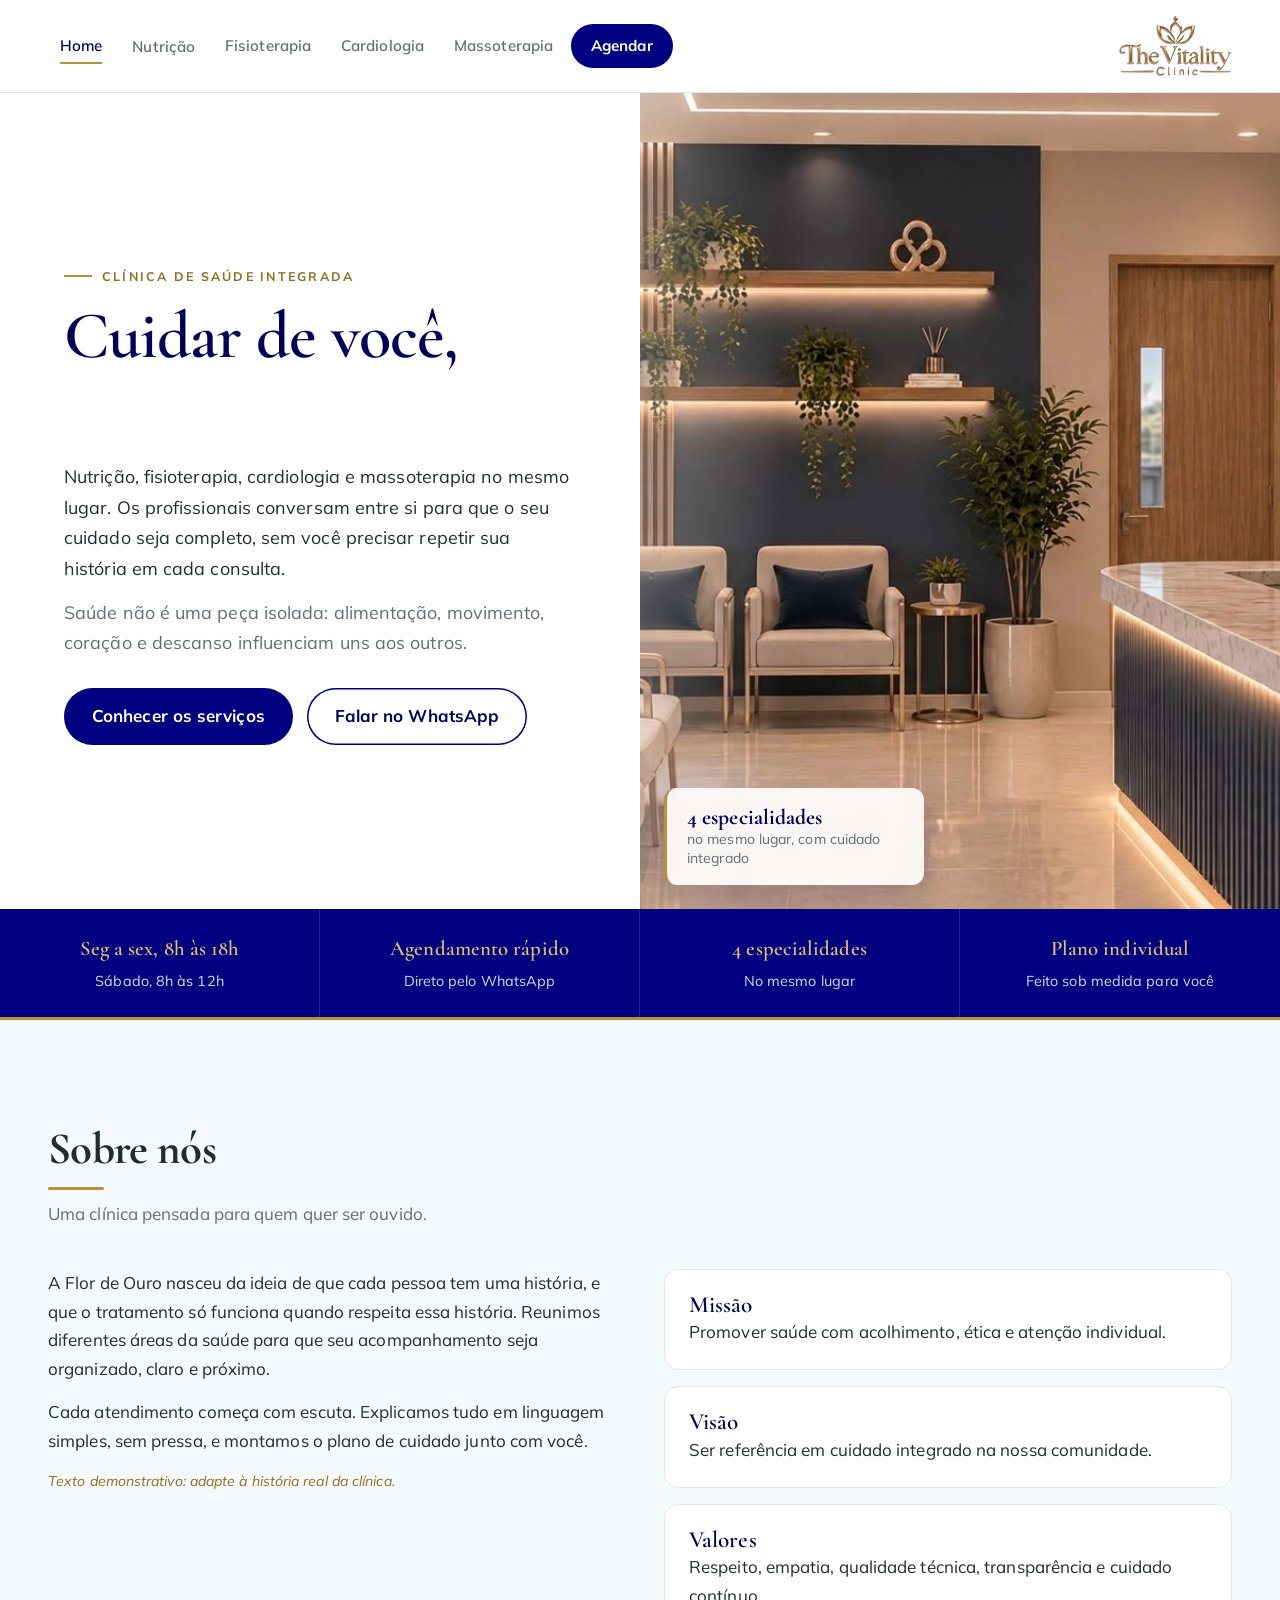
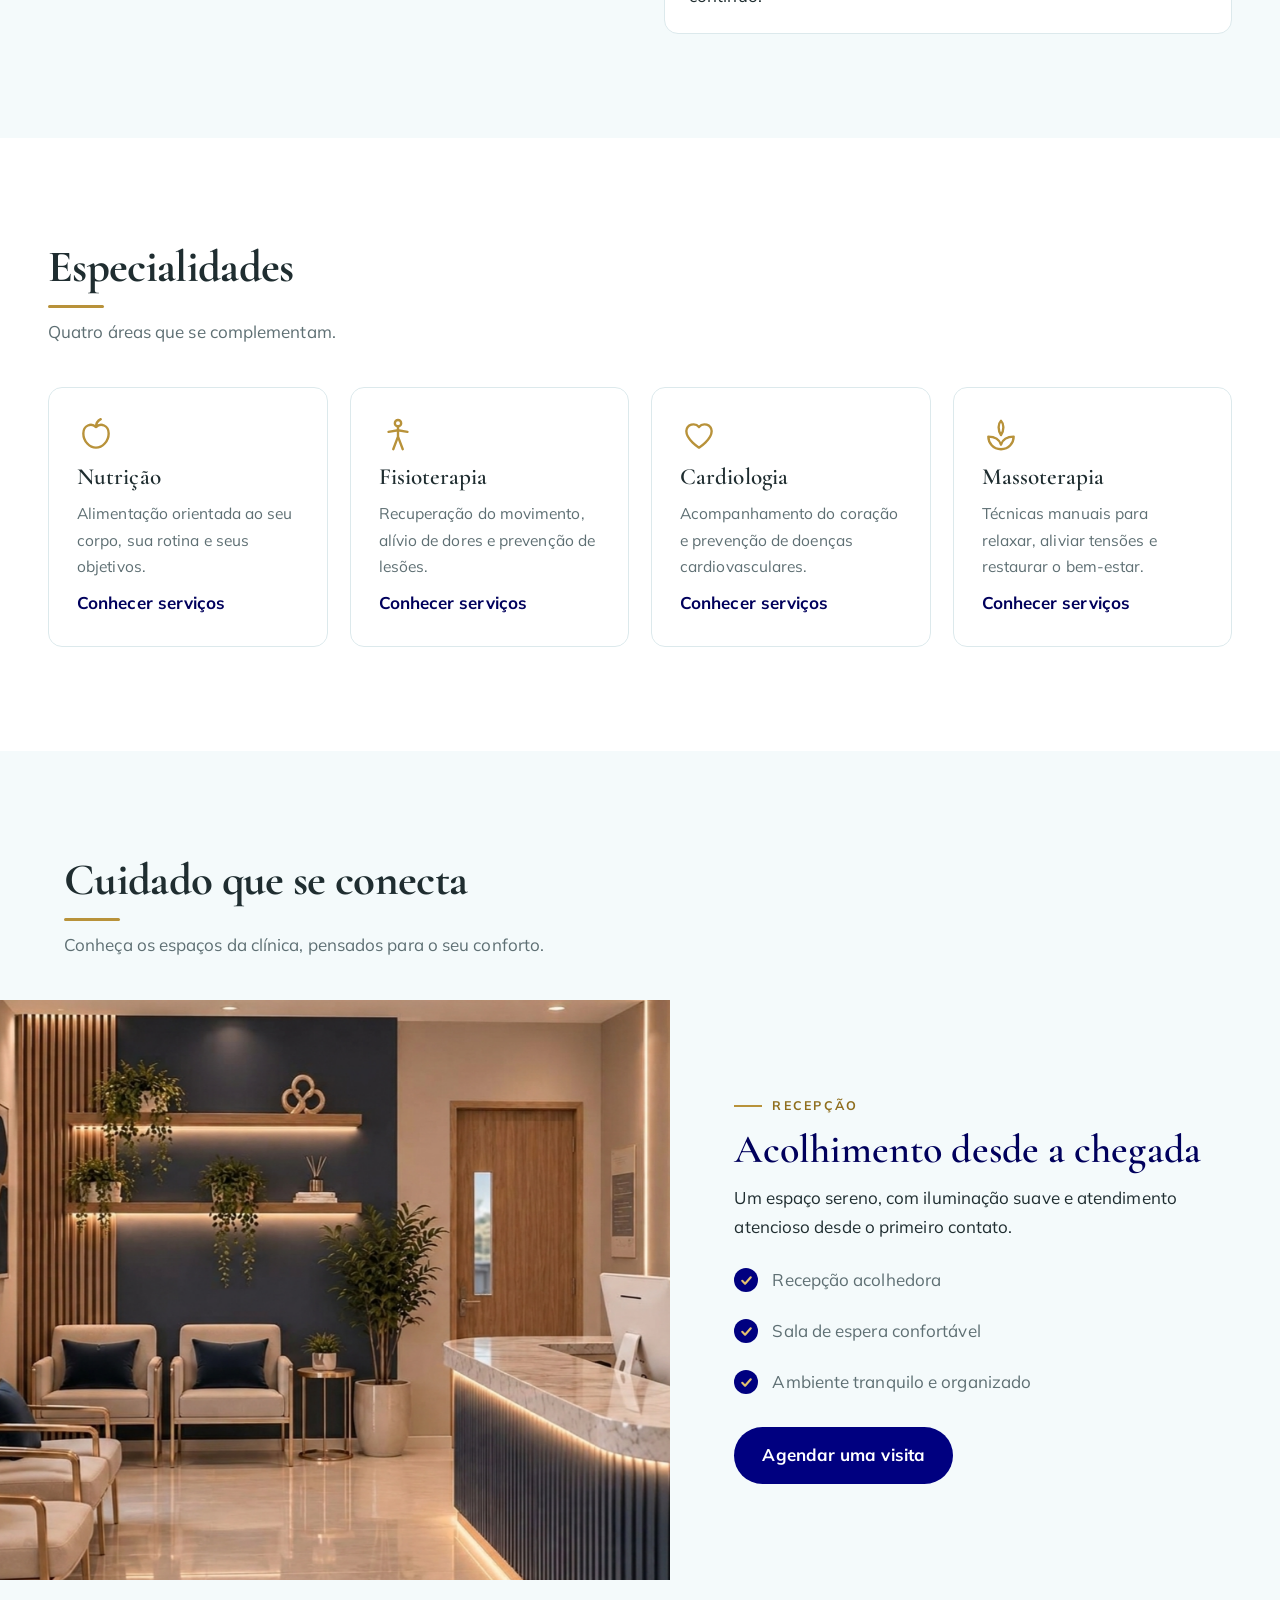
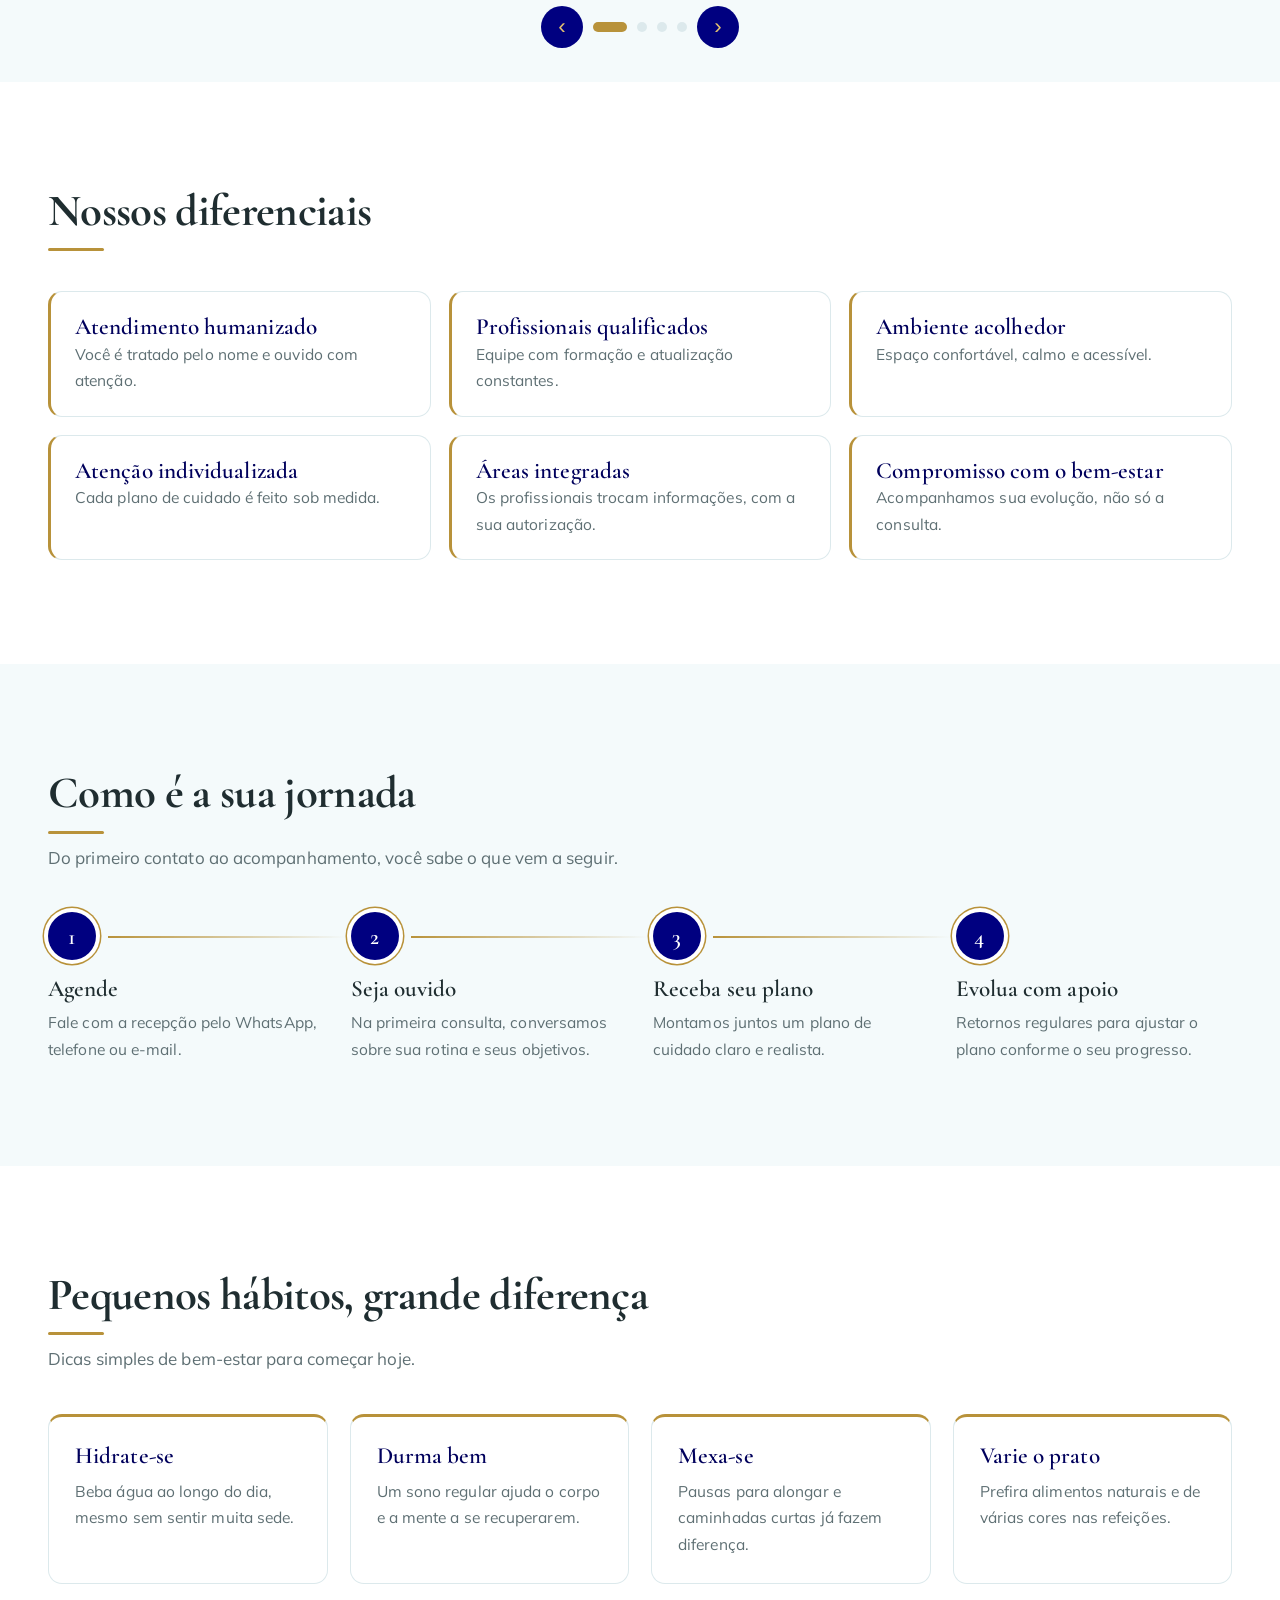
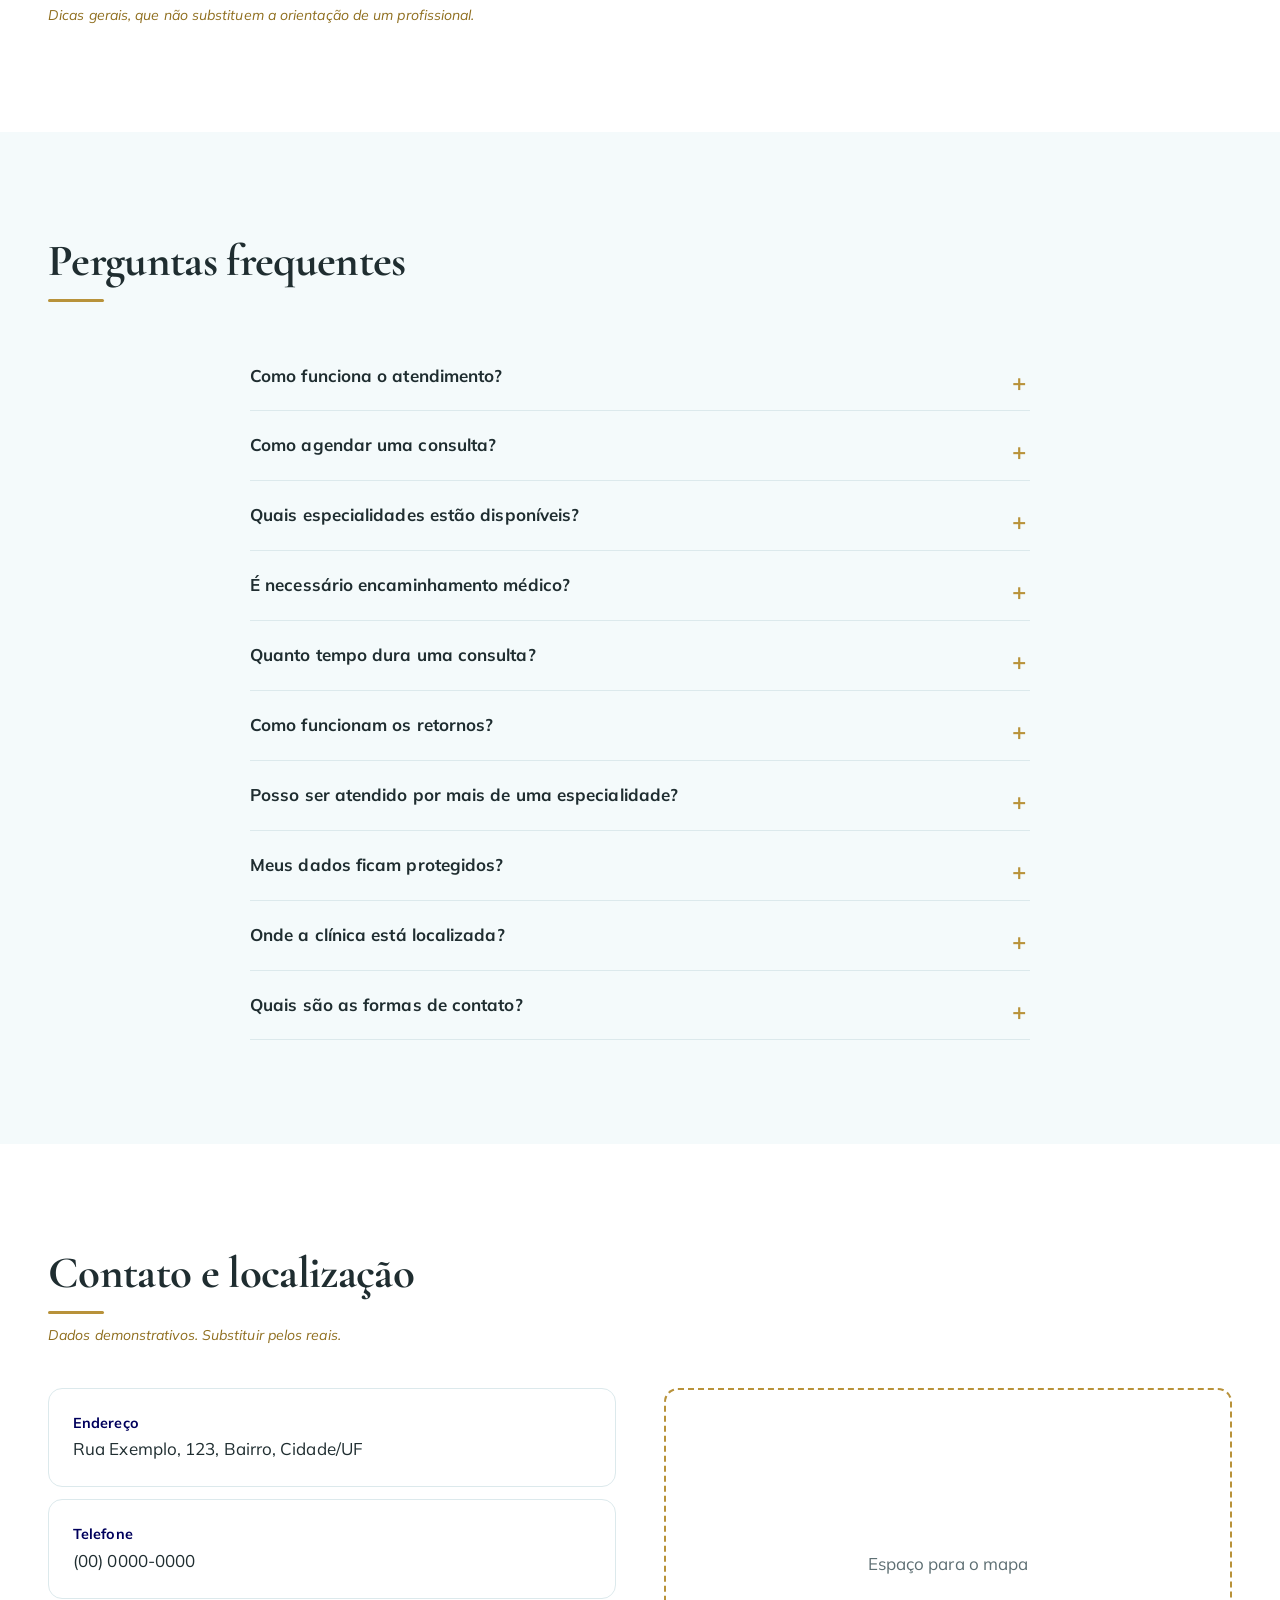
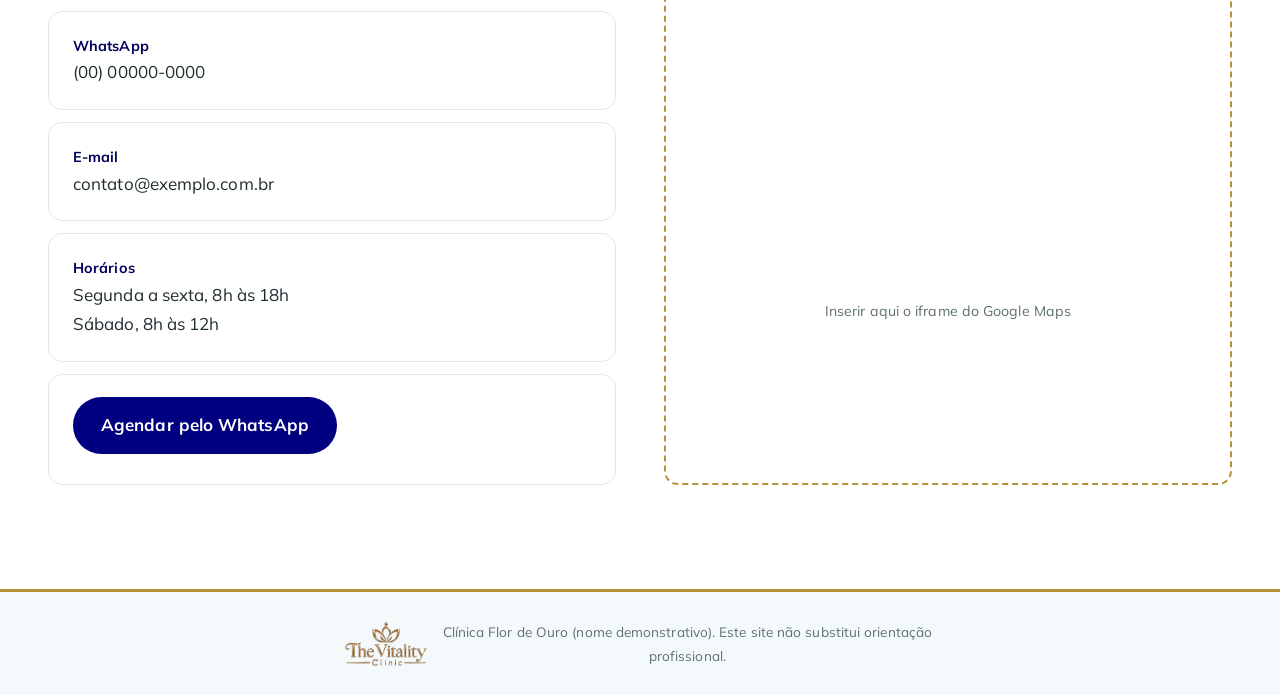
==== commit 655e6ac4: "Add files via upload" ====
--- a/TCC 3A/index.html
+++ b/TCC 3A/index.html
@@ -40,17 +40,13 @@
 <section class="hero" id="inicio">
   <div class="hero-txt">
     <p class="selo">Clínica de saúde integrada</p>
-    <h1><span class="ln"><span>Cuidar de você,</span></span> <span class="ln"><span><em>por inteiro.</em></span></span></h1>
+    <h1>Cuidar de você, <em>por inteiro.</em></h1>
     <p>Nutrição, fisioterapia, cardiologia e massoterapia no mesmo lugar. Os profissionais conversam entre si para que o seu cuidado seja completo, sem você precisar repetir sua história em cada consulta.</p>
     <p class="nota">Saúde não é uma peça isolada: alimentação, movimento, coração e descanso influenciam uns aos outros.</p>
     <div class="acoes"><a class="btn" href="#especialidades" data-scroll>Conhecer os serviços</a><a class="btn btn-ghost" data-wa href="#">Falar no WhatsApp</a></div>
-    <a class="rola" href="#sobre" aria-label="Rolar para baixo"><span></span></a>
   </div>
   <div class="hero-flor"><img class="on" src="assets/clinica.jpg" alt="Recepção e sala de espera da clínica"><div class="hero-card"><b>4 especialidades</b><span>no mesmo lugar, com cuidado integrado</span></div></div>
-  <div class="chip c1" aria-hidden="true"><b>4</b><span>especialidades<br>no mesmo lugar</span></div>
-  <div class="chip c2" aria-hidden="true"><i></i><span>Atendimento humanizado</span></div>
-  <a class="cue" href="#sobre" aria-label="Rolar para ver mais"><span></span></a>
-</section>
+  </section>
 
 <section class="faixa"><div><b>Seg a sex, 8h às 18h</b><span>Sábado, 8h às 12h</span></div><div><b>Agendamento rápido</b><span>Direto pelo WhatsApp</span></div><div><b>4 especialidades</b><span>No mesmo lugar</span></div><div><b>Plano individual</b><span>Feito sob medida para você</span></div></section>
 <section class="sec alt" id="sobre">
@@ -79,7 +75,7 @@
   </div>
 </section>
 
-<section class="sec alt" id="integrado"><div class="cab"><h2>Cuidado que se conecta</h2><p>Conheça os espaços da clínica, pensados para o seu conforto.</p></div><div class="car"><div class="slide on"><div class="foto-int"><img src="assets/clinica.jpg" alt="Recepção" onerror="this.closest('.slide').remove()"></div><div class="slide-txt"><p class="selo">Recepção</p><h3>Acolhimento desde a chegada</h3><p>Um espaço sereno, com iluminação suave e atendimento atencioso desde o primeiro contato.</p><ul class="check"><li>Recepção acolhedora</li><li>Sala de espera confortável</li><li>Ambiente tranquilo e organizado</li></ul><a class="btn" data-wa href="#">Agendar uma visita</a></div></div><div class="slide"><div class="foto-int"><img src="assets/clinica2.jpg" alt="Corredores" onerror="this.closest('.slide').remove()"></div><div class="slide-txt"><p class="selo">Corredores</p><h3>Circulação ampla e bem iluminada</h3><p>Corredores pensados para você se locomover com tranquilidade até a sala do seu atendimento.</p><ul class="check"><li>Espaço amplo para circulação</li><li>Iluminação suave</li><li>Sinalização clara</li></ul><a class="btn" data-wa href="#">Agendar uma visita</a></div></div><div class="slide"><div class="foto-int"><img src="assets/clinica3.jpg" alt="Salas de atendimento" onerror="this.closest('.slide').remove()"></div><div class="slide-txt"><p class="selo">Salas de atendimento</p><h3>Salas pensadas para o seu conforto</h3><p>Ambientes reservados, limpos e aconchegantes, para você ser atendido com privacidade.</p><ul class="check"><li>Privacidade durante o atendimento</li><li>Mobiliário confortável</li><li>Organização e limpeza</li></ul><a class="btn" data-wa href="#">Agendar uma visita</a></div></div><div class="slide"><div class="foto-int"><img src="assets/clinica4.jpg" alt="Espaços de convivência" onerror="this.closest('.slide').remove()"></div><div class="slide-txt"><p class="selo">Espaços de convivência</p><h3>Pausas com calma antes e depois</h3><p>Cantos agradáveis para esperar com conforto, em um ambiente que ajuda a desacelerar.</p><ul class="check"><li>Poltronas confortáveis</li><li>Decoração acolhedora</li><li>Plantas e luz natural</li></ul><a class="btn" data-wa href="#">Agendar uma visita</a></div></div><div class="slide"><div class="foto-int"><img src="assets/clinica5.jpg" alt="Estrutura" onerror="this.closest('.slide').remove()"></div><div class="slide-txt"><p class="selo">Estrutura</p><h3>Cuidado em cada detalhe</h3><p>Da limpeza aos banheiros, cada espaço é mantido com atenção para o seu bem-estar.</p><ul class="check"><li>Banheiros limpos e organizados</li><li>Espaços bem cuidados</li><li>Estrutura pensada para você</li></ul><a class="btn" data-wa href="#">Agendar uma visita</a></div></div></div></section>
+<section class="sec alt" id="integrado"><div class="cab"><h2>Cuidado que se conecta</h2><p>Conheça os espaços da clínica, pensados para o seu conforto.</p></div><div class="car"><div class="slide on"><div class="foto-int"><img src="assets/clinica.jpg" alt="Recepção" onerror="this.closest('.slide').remove()"></div><div class="slide-txt"><p class="selo">Recepção</p><h3>Acolhimento desde a chegada</h3><p>Um espaço sereno, com iluminação suave e atendimento atencioso desde o primeiro contato.</p><ul class="check"><li>Recepção acolhedora</li><li>Sala de espera confortável</li><li>Ambiente tranquilo e organizado</li></ul><a class="btn" data-wa href="#">Agendar uma visita</a></div></div><div class="slide"><div class="foto-int"><img src="assets/clinica2.jpg" alt="Espaço Infantil" onerror="this.closest('.slide').remove()"></div><div class="slide-txt"><p class="selo">Espaço Infantil</p><h3>Um cantinho pensado para os pequenos</h3><p>Ambiente lúdico e acolhedor, para as crianças esperarem com tranquilidade enquanto a família é atendida.</p><ul class="check"><li>Mesa e cadeirinhas infantis</li><li>Brinquedos e pelúcias</li><li>Espaço seguro e aconchegante</li></ul><a class="btn" data-wa href="#">Agendar uma visita</a></div></div><div class="slide"><div class="foto-int"><img src="assets/clinica3.jpg" alt="Nossos espaços" onerror="this.closest('.slide').remove()"></div><div class="slide-txt"><p class="selo">Nossos espaços</p><h3>Ambientes pensados para o seu conforto</h3><p>Cada espaço da clínica foi planejado para que você se sinta bem do início ao fim do atendimento.</p><ul class="check"><li>Decoração acolhedora</li><li>Iluminação suave</li><li>Organização e limpeza</li></ul><a class="btn" data-wa href="#">Agendar uma visita</a></div></div><div class="slide"><div class="foto-int"><img src="assets/clinica4.jpg" alt="Nossos espaços" onerror="this.closest('.slide').remove()"></div><div class="slide-txt"><p class="selo">Nossos espaços</p><h3>Cuidado em cada detalhe</h3><p>Mobiliário, luz e cores escolhidos para tornar a sua visita mais leve e agradável.</p><ul class="check"><li>Conforto em todos os ambientes</li><li>Espaços bem cuidados</li><li>Estrutura pensada para você</li></ul><a class="btn" data-wa href="#">Agendar uma visita</a></div></div><div class="slide"><div class="foto-int"><img src="assets/clinica5.jpg" alt="Nossos espaços" onerror="this.closest('.slide').remove()"></div><div class="slide-txt"><p class="selo">Nossos espaços</p><h3>Um lugar para se sentir em casa</h3><p>Um ambiente calmo, que ajuda você a relaxar antes e depois do atendimento.</p><ul class="check"><li>Clima tranquilo</li><li>Atenção aos detalhes</li><li>Atendimento acolhedor</li></ul><a class="btn" data-wa href="#">Agendar uma visita</a></div></div></div></section>
 
 <section class="sec" id="diferenciais">
   <div class="cab"><h2>Nossos diferenciais</h2></div>
--- a/TCC 3A/style.css
+++ b/TCC 3A/style.css
@@ -53,8 +53,6 @@
 .selo{color:var(--ouro-esc);font-weight:700;font-size:.95rem}
 .nota{color:var(--c3)}
 .acoes{display:flex;flex-wrap:wrap;gap:14px;margin-top:30px}
-.hero-flor{overflow:hidden;aspect-ratio:1;border-radius:50%;background:radial-gradient(circle,var(--azul-cl),#fff 70%);box-shadow:0 0 0 1.5px rgba(184,146,58,.55);display:grid;place-items:center;animation:flutua 7s ease-in-out infinite}
-.hero-flor{position:relative}.hero-flor img{position:absolute;inset:0;width:100%;height:100%;object-fit:cover;object-position:55% 50%;opacity:0;transform:scale(1.12) translateY(var(--par,0px));transition:opacity 1.3s ease}.hero-flor img.on{opacity:1}
 .hero-txt>*{animation:entra .9s var(--ease) both}
 .hero-txt>:nth-child(2){animation-delay:.12s}.hero-txt>:nth-child(3){animation-delay:.24s}.hero-txt>:nth-child(4){animation-delay:.36s}.hero-txt>:nth-child(5){animation-delay:.48s}
 @keyframes entra{from{opacity:0;transform:translateY(22px)}}
@@ -100,7 +98,7 @@
 .js [data-r="esq"].vis,.js [data-r="dir"].vis{transform:none}
 /* Responsivo */
 @media(max-width:900px){
- .hero,.duas{grid-template-columns:1fr}.hero-flor{max-width:300px;order:-1;margin:auto}
+ .hero,.duas{grid-template-columns:1fr}
  .burger{display:block}
  nav{position:absolute;top:100%;left:0;right:0;background:#fff;flex-direction:column;align-items:stretch;padding:12px 20px 20px;border-bottom:1px solid var(--c2);display:none}
  nav.aberto{display:flex;animation:abre .3s var(--ease)}
@@ -204,9 +202,6 @@
 @media(max-width:900px){.bloco-in{grid-template-columns:1fr}.bloco-tag{position:static;grid-auto-flow:column;align-items:center}.bloco .num{font-size:3.6rem}}
 
 /* ===== Início: foto única em retângulo ===== */
-.hero-flor{aspect-ratio:4/3;border-radius:20px;background:#fff;box-shadow:0 0 0 1.5px rgba(184,146,58,.7),0 26px 56px rgba(0,0,92,.18)}
-.hero-flor img{object-position:50% 50%}
-@media(max-width:900px){.hero-flor{max-width:520px;width:100%}}
 /* ===== Carrossel das áreas ===== */
 .car{position:relative;min-height:440px}
 .slide{display:none;grid-template-columns:1.05fr 1fr;gap:clamp(28px,5vw,56px);align-items:center}
@@ -222,40 +217,6 @@
 .car-ctl .dot.on{width:34px;background:var(--ouro)}
 @media(max-width:900px){.slide.on{grid-template-columns:1fr}.car{min-height:0}}
 
-/* ===== Início em tela cheia ===== */
-.hero{max-width:none;margin:0;padding:0;gap:0;grid-template-columns:1.05fr .95fr;align-items:stretch;min-height:min(88vh,860px);overflow:hidden}
-.hero::before{width:60%;right:auto;left:-12%;top:-20%}
-.hero-txt{align-self:center;padding:clamp(48px,7vw,96px) clamp(24px,5vw,64px) clamp(48px,7vw,96px) clamp(24px,7vw,110px)}
-.hero h1{font-size:clamp(3rem,6.4vw,6.2rem);line-height:1.02;margin:18px 0 26px}
-.hero-txt h1{animation:none}
-.ln{display:block;overflow:hidden;padding-bottom:.12em}
-.ln>span{display:block;animation:sobe 1.1s var(--ease) both}
-.ln:nth-child(2)>span{animation-delay:.18s}
-@keyframes sobe{from{transform:translateY(110%)}}
-.hero h1 em{background:linear-gradient(90deg,var(--ouro-esc),#E0BD64,var(--ouro-esc));background-size:220% 100%;-webkit-background-clip:text;background-clip:text;color:transparent;animation:brilho 6s linear infinite}
-@keyframes brilho{to{background-position:-220% 0}}
-.hero-txt>p:not(.selo){font-size:1.12rem;max-width:54ch}
-.hero .btn:not(.btn-ghost){animation:pulsa 2.8s 2s infinite}
-@keyframes pulsa{0%{box-shadow:0 0 0 0 rgba(184,146,58,.55)}70%,100%{box-shadow:0 0 0 16px rgba(184,146,58,0)}}
-.hero-flor{aspect-ratio:auto;min-height:520px;width:100%;max-width:none;margin:0;border-radius:0 0 0 clamp(70px,10vw,160px);box-shadow:none;background:var(--azul-cl);animation:revela 1.4s var(--ease) both}
-@keyframes revela{from{clip-path:inset(0 0 0 100%)}to{clip-path:inset(0)}}
-.hero-flor img{transform:translateY(var(--par,0px));animation:kb 18s ease-in-out infinite alternate}
-.hero-flor img.on{opacity:1}
-@keyframes kb{from{scale:1.04}to{scale:1.2}}
-.chip{position:absolute;z-index:3;display:flex;align-items:center;gap:12px;padding:14px 20px;border-radius:16px;background:rgba(255,255,255,.92);backdrop-filter:blur(8px);box-shadow:0 14px 34px rgba(0,0,92,.22);border:1px solid rgba(184,146,58,.5);font-weight:700;font-size:.9rem;line-height:1.25;color:var(--azul-esc);animation:chipIn .9s 1.1s var(--ease) both,flutua 6s 2s ease-in-out infinite}
-.chip b{font:700 2.4rem/1 var(--serif);color:var(--ouro-esc)}
-.chip i{width:12px;height:12px;border-radius:50%;background:var(--ouro);animation:pulsa 2s infinite}
-.c1{left:calc(52% - 70px);bottom:14%}.c2{right:5%;top:12%;animation-delay:1.4s,2.4s}
-@keyframes chipIn{from{opacity:0;transform:translateY(24px) scale(.9)}}
-.cue{position:absolute;left:50%;bottom:18px;z-index:3;width:26px;height:42px;border:2px solid var(--ouro);border-radius:20px;transform:translateX(-50%);background:rgba(255,255,255,.6)}
-.cue span{position:absolute;left:50%;top:8px;width:4px;height:8px;margin-left:-2px;border-radius:4px;background:var(--ouro);animation:rola 1.8s infinite}
-@keyframes rola{0%{opacity:1}70%,100%{opacity:0;transform:translateY(16px)}}
-@media(max-width:900px){
- .hero{grid-template-columns:1fr;min-height:0}
- .hero-flor{order:-1;aspect-ratio:16/11;min-height:0;border-radius:0 0 40px 40px}
- .hero-txt{padding:36px 22px 64px}.c1{left:16px;bottom:auto;top:calc(56vw - 50px)}.c2{display:none}.cue{display:none}
-}
-
 /* ===== Layout moderno: tela cheia, texto e foto preenchendo o espaço ===== */
 .hero{max-width:none;margin:0;padding:0;gap:0;grid-template-columns:1fr 1fr;align-items:stretch;min-height:calc(100vh - 84px);background:linear-gradient(120deg,#fff 45%,var(--azul-cl),#fff);background-size:220% 220%;animation:grad 16s ease infinite}
 .hero::before{display:none}
@@ -264,16 +225,10 @@
 .hero-txt>h1{animation:none}
 .hero .w,.phero .w{display:inline-block;opacity:0;transform:translateY(46px) rotate(2deg);animation:palavra .9s var(--ease) forwards;animation-delay:calc(var(--d)*85ms + .15s)}
 @keyframes palavra{to{opacity:1;transform:none}}
-.hero-flor{aspect-ratio:auto;min-height:480px;border-radius:0;box-shadow:none;animation:revela 1.5s var(--ease) both}
 @keyframes revela{from{clip-path:inset(0 0 0 100%)}to{clip-path:inset(0)}}
-.hero-flor img{inset:-4%;width:108%;height:108%;animation:kb 22s ease-in-out infinite alternate}
-@keyframes kb{from{scale:1}to{scale:1.14}}
-.hero-flor::after{content:"";position:absolute;inset:0;background:linear-gradient(90deg,rgba(255,255,255,.35),transparent 25%);pointer-events:none}
+
 .hero-card{position:absolute;z-index:2;left:28px;bottom:28px;max-width:260px;padding:16px 20px;border-left:3px solid var(--ouro);border-radius:12px;background:rgba(255,255,255,.9);backdrop-filter:blur(8px);box-shadow:0 14px 34px rgba(0,0,92,.2);animation:flutua 6s ease-in-out infinite,entra 1s 1.2s var(--ease) both}
 .hero-card b{display:block;font:700 1.35rem var(--serif);color:var(--azul-esc)}.hero-card span{font-size:.88rem;color:var(--c3);line-height:1.4;display:block}
-.rola{display:block;width:26px;height:42px;border:2px solid var(--ouro);border-radius:14px;margin-top:38px;position:relative}
-.rola span{position:absolute;left:50%;top:8px;width:4px;height:8px;margin-left:-2px;border-radius:2px;background:var(--ouro);animation:rolando 1.8s infinite}
-@keyframes rolando{to{transform:translateY(14px);opacity:0}}
 /* Topo das especialidades: foto preenchendo metade da tela */
 .phero{padding:0;gap:0;grid-template-columns:1fr 1fr;align-items:stretch;min-height:min(78vh,600px)}
 .phero::before,.phero::after{display:none}
@@ -296,9 +251,28 @@
 #integrado .car-ctl{margin:0;padding:26px 0 34px}
 @media(max-width:900px){
  .hero,.phero{grid-template-columns:1fr;min-height:0}
- .hero-flor{order:-1;width:100%;max-width:none;margin:0;min-height:300px;aspect-ratio:16/10}
  .phero .phero-ico{order:-1;min-height:260px}
- .rola{display:none}.hero-card{left:16px;bottom:16px}
+ .hero-card{left:16px;bottom:16px}
  #integrado .slide.on{grid-template-columns:1fr;min-height:0}#integrado .foto-int img{min-height:280px}
 }
 @media(prefers-reduced-motion:reduce){.hero .w,.phero .w{opacity:1!important;transform:none!important}}
+
+/* Detalhes do início */
+.hero h1 em{background:linear-gradient(90deg,var(--ouro-esc),#E0BD64,var(--ouro-esc));background-size:220% 100%;-webkit-background-clip:text;background-clip:text;color:transparent;animation:brilho 6s linear infinite}
+@keyframes brilho{to{background-position:-220% 0}}
+.hero-txt>p:not(.selo){font-size:1.12rem;max-width:54ch}
+.hero .btn:not(.btn-ghost){animation:pulsa 2.8s 2s infinite}
+@keyframes pulsa{0%{box-shadow:0 0 0 0 rgba(184,146,58,.55)}70%,100%{box-shadow:0 0 0 16px rgba(184,146,58,0)}}
+
+
+/* ===== Início (versão final e única) ===== */
+@keyframes kb{from{scale:1}to{scale:1.08}}
+.hero{min-height:calc(100svh - 84px)}
+.hero h1{font-size:clamp(2.8rem,5.2vw,5rem)}
+.hero-flor{position:relative;overflow:hidden;isolation:isolate;min-height:480px;background:var(--azul-cl);animation:revela 1.5s var(--ease) both}
+.hero-flor img{position:absolute;inset:0;width:100%;height:100%;object-fit:cover;object-position:50% 50%;opacity:0;transform:translateY(var(--par,0px));animation:kb 22s ease-in-out infinite alternate;transition:opacity 1.2s}
+.hero-flor img.on{opacity:1}
+.hero-flor::after{content:"";position:absolute;inset:0;background:linear-gradient(90deg,rgba(255,255,255,.3),transparent 22%);pointer-events:none}
+.hero-flor>*:not(img):not(.hero-card){display:none!important}
+.hero-card{left:24px;bottom:24px;right:auto}
+@media(max-width:900px){.hero-flor{order:-1;width:100%;max-width:none;margin:0;min-height:300px;aspect-ratio:16/10}}
